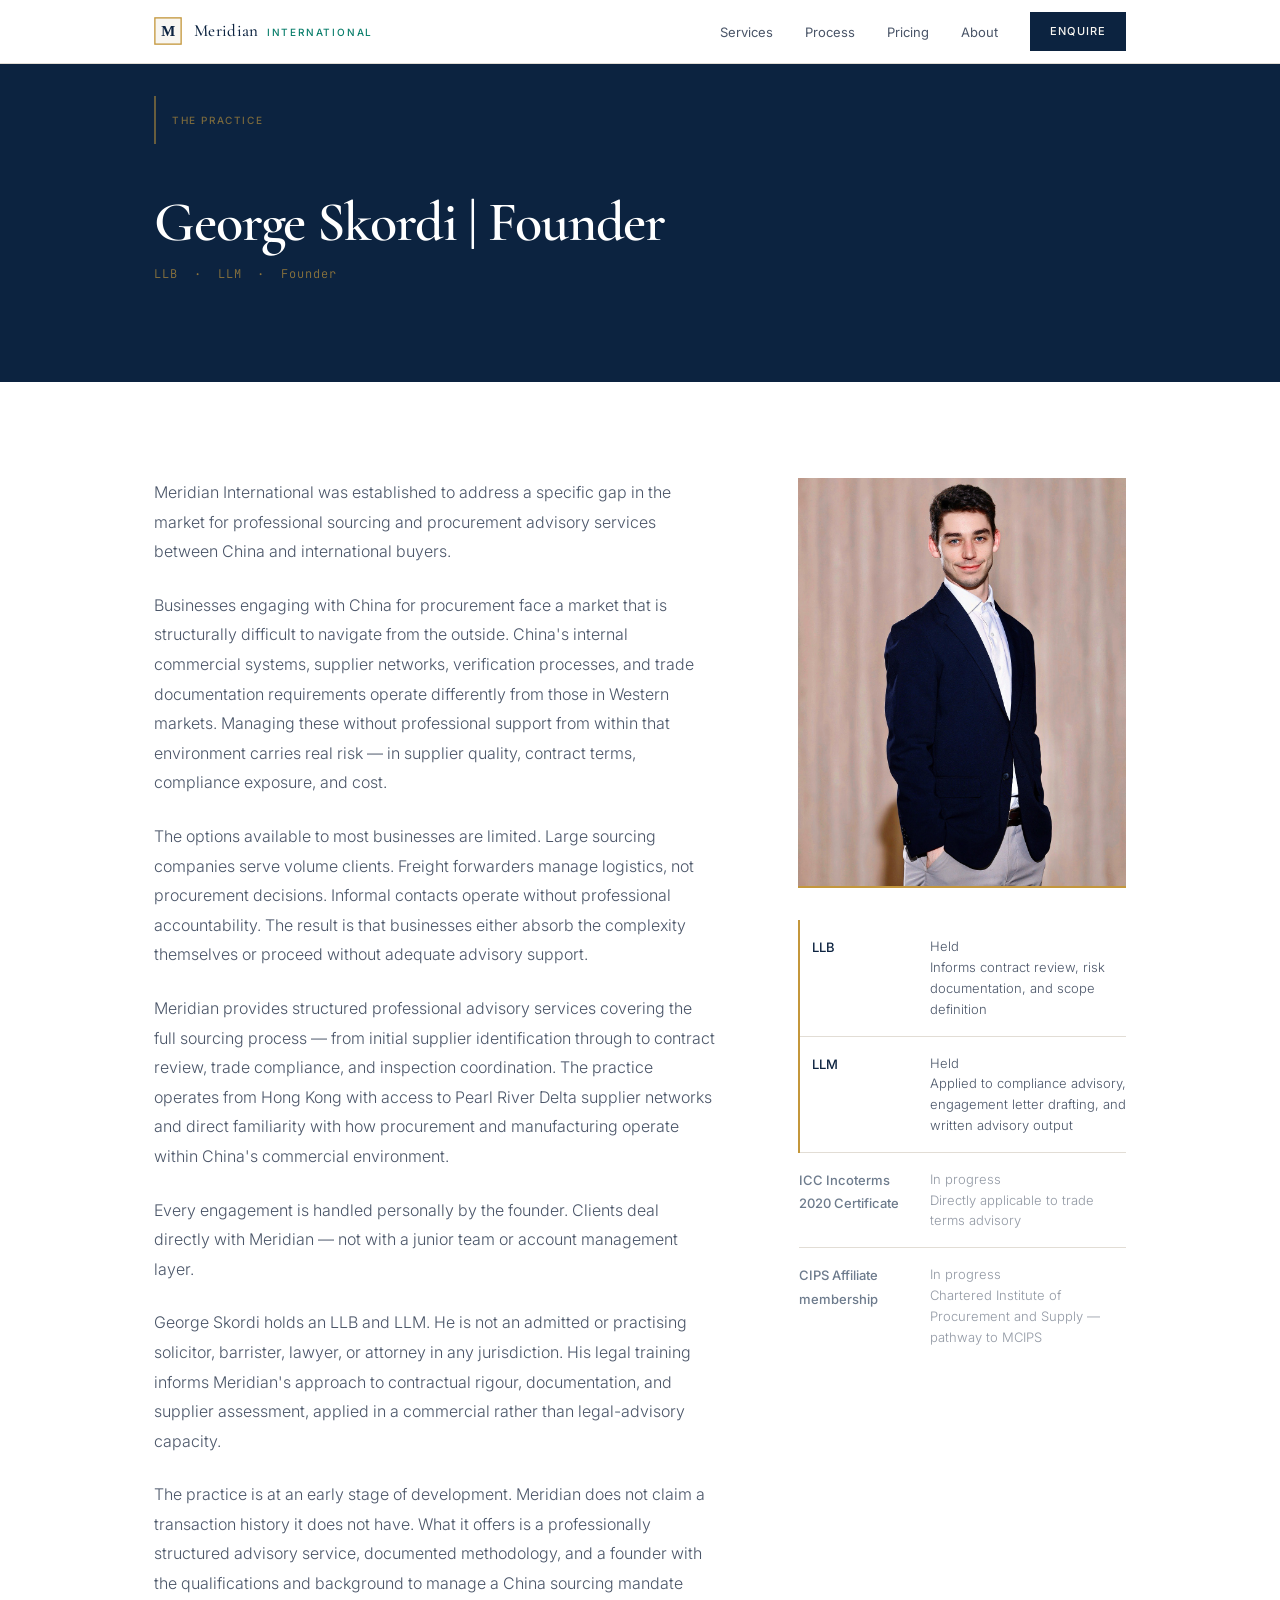
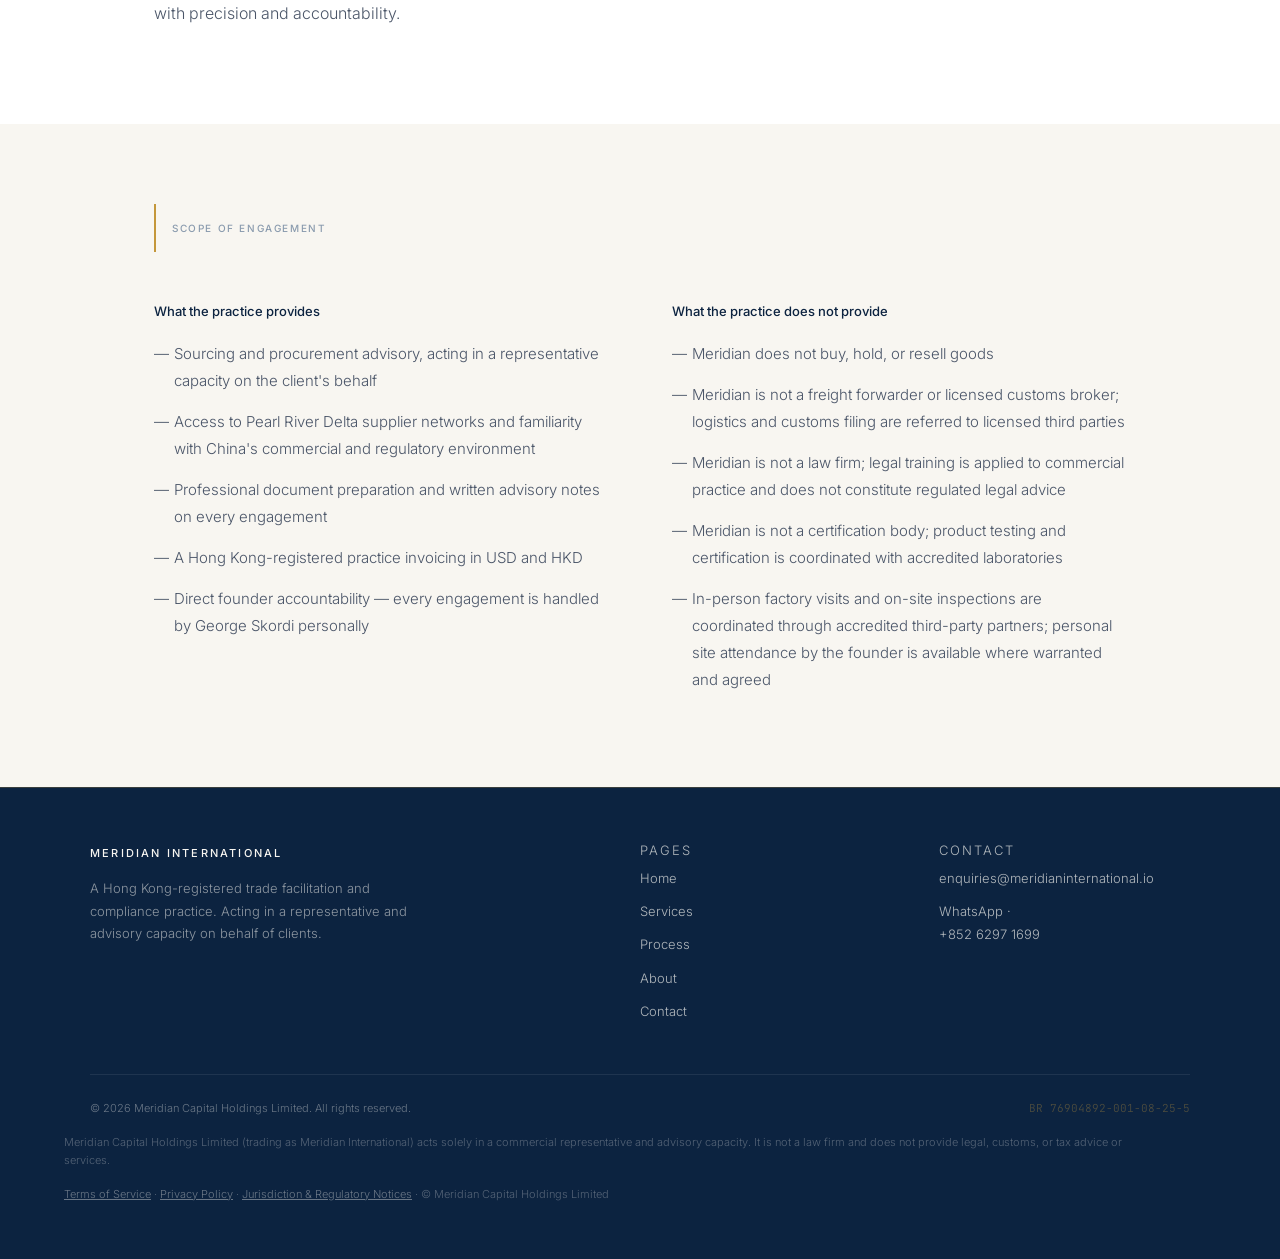
==== about.html @ 704b1679 "Homepage lever-A alignment: trade facilitation & compliance positioning Repositions the homepage fro" ====
<!DOCTYPE html>
<html lang="en">
<head>
  <meta charset="UTF-8" />
  <meta name="viewport" content="width=device-width, initial-scale=1.0" />
  <title>George Skordi, Founder | Meridian International</title>
  <link rel="icon" type="image/svg+xml" href="/favicon.svg">
  <meta name="description" content="Meridian International is led by George Skordi (LLB, LLM), a legally trained founder providing structured sourcing and trade facilitation services from Hong Kong with Pearl River Delta access." />
  <link rel="preconnect" href="https://fonts.googleapis.com" />
  <link rel="preconnect" href="https://fonts.gstatic.com" crossorigin />
  <link href="https://fonts.googleapis.com/css2?family=Cormorant+Garamond:ital,wght@0,400;0,600;1,400;1,600&family=Inter:wght@300;400;500&family=JetBrains+Mono:wght@400&display=swap" rel="stylesheet" />
  <link rel="stylesheet" href="assets/style.css" />
</head>
<body>

  <nav class="site-nav">
    <div class="site-nav-inner">
      <a href="index.html" class="brand"><img src="assets/logo.svg" alt="" class="logo-icon"><span class="brand-text"><span class="brand-primary">Meridian</span><span class="brand-secondary">International</span></span></a>
      <button class="nav-toggle" id="navToggle" aria-label="Toggle menu" aria-expanded="false">
        <span></span><span></span><span></span>
      </button>
      <ul class="nav-links" id="navLinks">
        <li><a href="services.html">Services</a></li>
        <li><a href="process.html">Process</a></li>
        <li><a href="pricing.html">Pricing</a></li>
        <li><a href="about.html">About</a></li>
        <li><a href="contact.html#enquiry-form" class="nav-cta">Enquire</a></li>
      </ul>
    </div>
  </nav>

  <section class="page-hero-dark">
    <div class="container">
      <div class="section-head">
        <div class="rule"></div>
        <p class="label">THE PRACTICE</p>
      </div>
      <h1>George Skordi | Founder</h1>
      <p class="credential-line">LLB &nbsp;·&nbsp; LLM &nbsp;·&nbsp; Founder</p>
    </div>
  </section>

  <section class="about-body">
    <div class="container about-grid">
      <div class="about-copy">
        <p class="reveal">Meridian International was established to address a specific gap in the market for professional sourcing and procurement advisory services between China and international buyers.</p>
        <p class="reveal">Businesses engaging with China for procurement face a market that is structurally difficult to navigate from the outside. China's internal commercial systems, supplier networks, verification processes, and trade documentation requirements operate differently from those in Western markets. Managing these without professional support from within that environment carries real risk — in supplier quality, contract terms, compliance exposure, and cost.</p>
        <p class="reveal">The options available to most businesses are limited. Large sourcing companies serve volume clients. Freight forwarders manage logistics, not procurement decisions. Informal contacts operate without professional accountability. The result is that businesses either absorb the complexity themselves or proceed without adequate advisory support.</p>
        <p class="reveal">Meridian provides structured professional advisory services covering the full sourcing process — from initial supplier identification through to contract review, trade compliance, and inspection coordination. The practice operates from Hong Kong with access to Pearl River Delta supplier networks and direct familiarity with how procurement and manufacturing operate within China's commercial environment.</p>
        <p class="reveal">Every engagement is handled personally by the founder. Clients deal directly with Meridian — not with a junior team or account management layer.</p>
        <p class="reveal">George Skordi holds an LLB and LLM. He is not an admitted or practising solicitor, barrister, lawyer, or attorney in any jurisdiction. His legal training informs Meridian's approach to contractual rigour, documentation, and supplier assessment, applied in a commercial rather than legal-advisory capacity.</p>
        <p class="reveal">The practice is at an early stage of development. Meridian does not claim a transaction history it does not have. What it offers is a professionally structured advisory service, documented methodology, and a founder with the qualifications and background to manage a China sourcing mandate with precision and accountability.</p>
      </div>

      <div class="reveal">
        <img src="george.jpg" alt="George Skordi, Founder" class="about-photo">
        <table class="cred-table">
          <tbody>
            <tr class="held">
              <td>LLB</td>
              <td>Held<br>Informs contract review, risk documentation, and scope definition</td>
            </tr>
            <tr class="held">
              <td>LLM</td>
              <td>Held<br>Applied to compliance advisory, engagement letter drafting, and written advisory output</td>
            </tr>
            <tr class="progress">
              <td>ICC Incoterms 2020 Certificate</td>
              <td>In progress<br>Directly applicable to trade terms advisory</td>
            </tr>
            <tr class="progress">
              <td>CIPS Affiliate membership</td>
              <td>In progress<br>Chartered Institute of Procurement and Supply — pathway to MCIPS</td>
            </tr>
          </tbody>
        </table>
      </div>
    </div>
  </section>

  <section class="scope-section">
    <div class="container">
      <div class="section-head reveal">
        <div class="rule"></div>
        <p class="label">SCOPE OF ENGAGEMENT</p>
      </div>
      <div class="scope-grid">
        <div class="scope-col reveal">
          <h4>What the practice provides</h4>
          <ul>
            <li>Sourcing and procurement advisory, acting in a representative capacity on the client's behalf</li>
            <li>Access to Pearl River Delta supplier networks and familiarity with China's commercial and regulatory environment</li>
            <li>Professional document preparation and written advisory notes on every engagement</li>
            <li>A Hong Kong-registered practice invoicing in USD and HKD</li>
            <li>Direct founder accountability — every engagement is handled by George Skordi personally</li>
          </ul>
        </div>
        <div class="scope-col reveal">
          <h4>What the practice does not provide</h4>
          <ul>
            <li>Meridian does not buy, hold, or resell goods</li>
            <li>Meridian is not a freight forwarder or licensed customs broker; logistics and customs filing are referred to licensed third parties</li>
            <li>Meridian is not a law firm; legal training is applied to commercial practice and does not constitute regulated legal advice</li>
            <li>Meridian is not a certification body; product testing and certification is coordinated with accredited laboratories</li>
            <li>In-person factory visits and on-site inspections are coordinated through accredited third-party partners; personal site attendance by the founder is available where warranted and agreed</li>
          </ul>
        </div>
      </div>
    </div>
  </section>

  <footer class="site-footer">
    <div class="footer-grid">
      <div>
        <p class="footer-brand-name">Meridian International</p>
        <p class="footer-brand-desc">A Hong Kong-registered trade facilitation and compliance practice. Acting in a representative and advisory capacity on behalf of clients.</p>
      </div>
      <div class="footer-col">
        <p class="label footer-col-label">Pages</p>
        <a href="index.html">Home</a>
        <a href="services.html">Services</a>
        <a href="process.html">Process</a>
        <a href="about.html">About</a>
        <a href="contact.html">Contact</a>
      </div>
      <div class="footer-col">
        <p class="label footer-col-label">Contact</p>
        <p><a href="mailto:enquiries@meridianinternational.io" style="color:inherit;text-decoration:none;">enquiries@meridianinternational.io</a></p>
        <p>WhatsApp · <a href="https://wa.me/85262971699" target="_blank" rel="noopener" style="color:inherit;text-decoration:none;">+852 6297 1699</a></p>
      </div>
    </div>
    <div class="footer-bottom">
      <p class="copyright">© 2026 Meridian Capital Holdings Limited. All rights reserved.</p>
      <p class="br-number">BR 76904892-001-08-25-5</p>
    </div>
    <p class="footer-legal-line">Meridian Capital Holdings Limited (trading as Meridian International) acts solely in a commercial representative and advisory capacity. It is not a law firm and does not provide legal, customs, or tax advice or services.</p>
    <p class="footer-legal-line"><a href="terms.html">Terms of Service</a> · <a href="privacy.html">Privacy Policy</a> · <a href="jurisdiction.html">Jurisdiction &amp; Regulatory Notices</a> · © Meridian Capital Holdings Limited</p>
  </footer>

  <script src="assets/main.js"></script>
</body>
</html>
---- assets/style.css ----
/* ============================================
   MERIDIAN INTERNATIONAL — Design System v1
   Cormorant Garamond (display) · Inter (body) · JetBrains Mono (mono)
   ============================================ */

*, *::before, *::after { margin: 0; padding: 0; box-sizing: border-box; }

:root {
  --ink:        #0C2340;
  --ink-mid:    #1B3A5C;
  --rule:       #C4973B;
  --teal:       #0A7E6B;
  --slate:      #4A5568;
  --stone:      #8A9BAE;
  --parchment:  #F8F6F1;
  --paper:      #FFFFFF;
  --border:     #E2DDD5;

  --font-display: 'Cormorant Garamond', Georgia, serif;
  --font-body:    'Inter', system-ui, sans-serif;
  --font-mono:    'JetBrains Mono', 'Courier New', monospace;

  --container: 1100px;
}

html { scroll-behavior: smooth; }

body {
  font-family: var(--font-body);
  font-weight: 300;
  font-size: 16px;
  line-height: 1.8;
  color: var(--slate);
  background: var(--paper);
  -webkit-font-smoothing: antialiased;
}

a { color: inherit; }
ul { list-style: none; }
img { max-width: 100%; display: block; }

/* ── TYPOGRAPHY ── */
h1 {
  font-family: var(--font-display);
  font-weight: 600;
  font-size: clamp(2.2rem, 5vw, 56px);
  line-height: 1.08;
  letter-spacing: -0.02em;
  color: var(--ink);
}
h2 {
  font-family: var(--font-display);
  font-weight: 600;
  font-size: clamp(1.7rem, 4vw, 36px);
  line-height: 1.15;
  letter-spacing: -0.01em;
  color: var(--ink);
}
h3 {
  font-family: var(--font-body);
  font-weight: 500;
  font-size: 15px;
  line-height: 1.4;
  color: var(--ink);
}
p { color: var(--slate); }

.label {
  font-family: var(--font-body);
  font-weight: 500;
  font-size: 10px;
  line-height: 1;
  letter-spacing: 0.16em;
  text-transform: uppercase;
  color: var(--stone);
  display: block;
}
.mono {
  font-family: var(--font-mono);
  font-size: 11px;
  line-height: 1.4;
  letter-spacing: 0.04em;
  color: var(--ink-mid);
}

/* ── LAYOUT ── */
.container {
  max-width: var(--container);
  margin: 0 auto;
  padding: 0 64px;
}
.section { padding: 96px 64px; }

/* ── SECTION HEAD (signature element) ── */
.section-head {
  display: flex;
  align-items: center;
  gap: 16px;
  margin-bottom: 48px;
}
.section-head .rule {
  width: 2px;
  height: 48px;
  background: var(--rule);
  flex-shrink: 0;
}
.section-head .label { margin: 0; }

/* ── NAVIGATION ── */
.site-nav {
  position: fixed;
  top: 0; left: 0; right: 0;
  z-index: 100;
  height: 64px;
  background: var(--paper);
  border-bottom: 1px solid var(--border);
  display: flex;
  align-items: center;
}
.site-nav-inner {
  max-width: var(--container);
  margin: 0 auto;
  width: 100%;
  padding: 0 64px;
  display: flex;
  align-items: center;
  justify-content: space-between;
}
.brand {
  display: flex;
  align-items: center;
  gap: 12px;
  text-decoration: none;
}
.brand-text {
  display: flex;
  align-items: baseline;
  gap: 8px;
}
.brand-primary {
  font-family: var(--font-display);
  font-weight: 500;
  font-size: 17px;
  letter-spacing: 0.02em;
  color: var(--ink);
}
.brand-secondary {
  font-family: var(--font-body);
  font-weight: 500;
  font-size: 10px;
  letter-spacing: 0.18em;
  text-transform: uppercase;
  color: var(--teal);
}
.logo-icon {
  width: 28px;
  height: 28px;
  display: block;
  flex-shrink: 0;
}
.nav-links {
  display: flex;
  align-items: center;
  gap: 32px;
}
.nav-links a {
  font-family: var(--font-body);
  font-weight: 400;
  font-size: 13px;
  color: var(--slate);
  text-decoration: none;
  transition: color 200ms ease;
}
.nav-links a:hover { color: var(--teal); }
.nav-cta {
  background: var(--ink);
  color: var(--parchment) !important;
  font-weight: 500 !important;
  font-size: 11px !important;
  text-transform: uppercase;
  letter-spacing: 0.1em;
  padding: 10px 20px;
  transition: background 200ms ease;
  display: inline-block;
}
.nav-cta:hover { background: var(--ink-mid); }

.nav-toggle {
  display: none;
  flex-direction: column;
  gap: 5px;
  background: none;
  border: none;
  cursor: pointer;
  padding: 4px;
  z-index: 101;
}
.nav-toggle span {
  display: block;
  width: 22px;
  height: 1px;
  background: var(--ink);
  transition: all 200ms ease;
}
.nav-toggle.open span:nth-child(1) { transform: translateY(6px) rotate(45deg); }
.nav-toggle.open span:nth-child(2) { opacity: 0; }
.nav-toggle.open span:nth-child(3) { transform: translateY(-6px) rotate(-45deg); }

/* ── PAGE BODY OFFSET (fixed nav) ── */
.page-body { padding-top: 64px; }

/* ── FOOTER ── */
.site-footer {
  background: var(--ink);
  border-top: 1px solid rgba(196,151,59,0.25);
  padding: 56px 64px;
}
.footer-grid {
  max-width: var(--container);
  margin: 0 auto;
  display: grid;
  grid-template-columns: 2fr 1fr 1fr;
  gap: 48px;
}
.footer-brand-name {
  display: flex;
  align-items: center;
  gap: 10px;
  font-family: var(--font-body);
  font-weight: 500;
  font-size: 11px;
  letter-spacing: 0.2em;
  text-transform: uppercase;
  color: var(--parchment);
  margin-bottom: 14px;
}
.footer-brand-desc {
  font-family: var(--font-body);
  font-weight: 300;
  font-size: 13px;
  color: rgba(248,246,241,0.55);
  line-height: 1.7;
  max-width: 320px;
}
.footer-col-label { margin-bottom: 18px; }
.footer-col a {
  display: block;
  font-family: var(--font-body);
  font-weight: 300;
  font-size: 13px;
  color: rgba(248,246,241,0.7);
  text-decoration: none;
  margin-bottom: 10px;
  transition: color 200ms ease;
}
.footer-col a:hover { color: var(--paper); }
.footer-col p {
  font-family: var(--font-body);
  font-weight: 300;
  font-size: 13px;
  color: rgba(248,246,241,0.7);
  margin-bottom: 10px;
}

.footer-bottom {
  max-width: var(--container);
  margin: 40px auto 0;
  border-top: 1px solid rgba(255,255,255,0.08);
  padding-top: 24px;
  display: flex;
  justify-content: space-between;
  flex-wrap: wrap;
  gap: 12px;
}
.footer-bottom .copyright {
  font-family: var(--font-body);
  font-weight: 300;
  font-size: 11px;
  color: rgba(248,246,241,0.4);
}
.footer-bottom .br-number {
  font-family: var(--font-mono);
  font-size: 11px;
  color: rgba(196,151,59,0.35);
}
.footer-legal-line {
  max-width: var(--container);
  margin: 16px 0 0;
  font-family: var(--font-body);
  font-weight: 300;
  font-size: 11px;
  color: rgba(248,246,241,0.3);
  line-height: 1.6;
}
.footer-legal-line a {
  color: rgba(248,246,241,0.4);
  text-decoration: underline;
}

/* ── MOBILE NAV OVERLAY ── */
@media (max-width: 768px) {
  .nav-toggle { display: flex; }
  .site-nav-inner { padding: 0 24px; }
  .nav-links {
    position: fixed;
    inset: 64px 0 0 0;
    background: var(--ink);
    flex-direction: column;
    justify-content: center;
    align-items: center;
    gap: 32px;
    display: none;
  }
  .nav-links.open { display: flex; }
  .nav-links a {
    font-family: var(--font-display);
    font-weight: 600;
    font-size: 32px;
    color: var(--parchment);
  }
  .nav-links a:hover { color: var(--rule); }
  .nav-cta { margin-top: 8px; }
}

/* ============================================
   PAGE: index.html
   ============================================ */
.hero {
  min-height: 100vh;
  display: flex;
  flex-direction: column;
  justify-content: center;
  align-items: flex-start;
  background: var(--paper);
  position: relative;
  padding: 96px 64px 64px;
  overflow: hidden;
}
.hero::before {
  content: '';
  position: absolute;
  inset: 0;
  background-image: repeating-linear-gradient(
    to bottom,
    rgba(12,35,64,0.018),
    rgba(12,35,64,0.018) 1px,
    transparent 1px,
    transparent 36px
  );
  pointer-events: none;
}
.hero-inner {
  position: relative;
  z-index: 1;
  max-width: 700px;
}
.hero-inner h1 { white-space: normal; font-size: clamp(2.6rem, 7vw, 72px); }
.hero-inner h1 br { content: ''; }
.hero-rule {
  width: 48px;
  height: 1px;
  background: var(--rule);
  margin: 28px 0;
}
.hero-sub {
  font-family: var(--font-body);
  font-weight: 300;
  font-size: 17px;
  color: var(--slate);
  line-height: 1.8;
  max-width: 540px;
  margin-bottom: 40px;
}
.hero-cta {
  font-family: var(--font-body);
  font-weight: 500;
  font-size: 11px;
  letter-spacing: 0.12em;
  text-transform: uppercase;
  color: var(--teal);
  text-decoration: none;
  border-bottom: 1px solid rgba(10,126,107,0.25);
  padding-bottom: 3px;
  display: inline-block;
  transition: border-color 200ms ease;
}
.hero-cta:hover { border-color: rgba(10,126,107,0.7); }
.hero-cta .arrow { color: var(--rule); }

/* CREDENTIAL STRIP */
.cred-strip {
  display: flex;
  flex-wrap: wrap;
  width: 100%;
  border-top: 1px solid var(--border);
  border-bottom: 1px solid var(--border);
  background: var(--parchment);
}
.cred-item {
  flex: 1 1 auto;
  min-width: 160px;
  padding: 20px 32px;
  border-right: 1px solid var(--border);
}
.cred-item:last-child { border-right: none; }
.cred-label {
  font-family: var(--font-mono);
  font-size: 9px;
  text-transform: uppercase;
  letter-spacing: 0.12em;
  color: var(--stone);
  display: block;
  margin-bottom: 5px;
}
.cred-value {
  font-family: var(--font-mono);
  font-size: 12px;
  font-weight: 400;
  color: var(--ink-mid);
}

/* VALUE PROPOSITION */
.value-section { background: var(--parchment); padding: 72px 64px; }
.value-grid {
  display: grid;
  grid-template-columns: repeat(3, 1fr);
  gap: 48px;
}
.value-col:not(:first-child) {
  border-left: 1px solid var(--border);
  padding-left: 24px;
}
.value-title {
  font-family: var(--font-body);
  font-weight: 500;
  font-size: 14px;
  color: var(--ink);
  margin-bottom: 12px;
}
.value-body {
  font-family: var(--font-display);
  font-style: italic;
  font-weight: 400;
  font-size: 18px;
  color: var(--slate);
  line-height: 1.7;
}

/* SERVICES DEFINITION LIST */
.services-list-section { background: var(--paper); padding: 96px 64px; }
.service-row {
  display: grid;
  grid-template-columns: 48px 1fr;
  border-top: 1px solid var(--border);
  border-left: 2px solid transparent;
  padding: 28px 0;
  transition: padding-left 200ms ease, background 200ms ease, border-left-color 200ms ease;
}
.service-row:last-child { border-bottom: 1px solid var(--border); }
.service-row:hover {
  padding-left: 16px;
  border-left-color: var(--rule);
  background: var(--parchment);
}
.service-num {
  font-family: var(--font-display);
  font-weight: 400;
  font-size: 14px;
  color: var(--rule);
  opacity: 0.6;
}
.service-title {
  font-family: var(--font-body);
  font-weight: 500;
  font-size: 16px;
  color: var(--ink);
  margin-bottom: 6px;
}
.service-body {
  font-family: var(--font-body);
  font-weight: 300;
  font-size: 15px;
  color: var(--slate);
  line-height: 1.7;
}

/* CTA BAND */
.cta-band {
  background: var(--ink);
  padding: 64px;
  display: flex;
  justify-content: space-between;
  align-items: center;
  flex-wrap: wrap;
  gap: 32px;
}
.cta-band .cta-label {
  font-family: var(--font-body);
  font-weight: 500;
  font-size: 10px;
  text-transform: uppercase;
  letter-spacing: 0.1em;
  color: rgba(196,151,59,0.6);
  margin-bottom: 12px;
}
.cta-band .cta-email {
  font-family: var(--font-display);
  font-weight: 600;
  font-size: 28px;
  color: rgba(248,246,241,0.9);
  text-decoration: none;
}
.btn-outline-gold {
  border: 1px solid rgba(196,151,59,0.35);
  background: transparent;
  color: rgba(248,246,241,0.85);
  font-family: var(--font-body);
  font-weight: 500;
  font-size: 11px;
  text-transform: uppercase;
  letter-spacing: 0.1em;
  padding: 14px 28px;
  text-decoration: none;
  display: inline-block;
  transition: border-color 200ms ease;
}
.btn-outline-gold:hover { border-color: rgba(196,151,59,0.7); }

/* ============================================
   PAGE HERO (dark) — about.html / contact.html
   ============================================ */
.page-hero-dark { background: var(--ink); padding: 96px 64px; }
.page-hero-dark .section-head .rule { background: rgba(196,151,59,0.5); }
.page-hero-dark .section-head .label { color: rgba(196,151,59,0.6); }
.page-hero-dark h1 { color: var(--paper); }
.credential-line {
  font-family: var(--font-mono);
  font-size: 12px;
  color: rgba(196,151,59,0.7);
  letter-spacing: 0.08em;
  margin-top: 12px;
}

/* PAGE HERO (light) — services.html / pricing.html / process.html */
.page-hero-light { background: var(--parchment); padding: 80px 64px; }
.page-hero-light .intro {
  font-family: var(--font-body);
  font-weight: 300;
  font-size: 17px;
  color: var(--slate);
  max-width: 580px;
  line-height: 1.8;
  margin-top: 20px;
}
.page-hero-light .intro + .intro { margin-top: 16px; }
.services-hero .intro { max-width: 560px; }

/* ============================================
   PAGE: about.html
   ============================================ */
.about-body { background: var(--paper); padding: 96px 64px; }
.about-grid {
  display: grid;
  grid-template-columns: 58% 1fr;
  gap: 80px;
}
.about-copy p {
  font-family: var(--font-body);
  font-weight: 300;
  font-size: 16px;
  color: var(--slate);
  line-height: 1.85;
  margin-bottom: 24px;
}
.about-copy p:last-child { margin-bottom: 0; }

.about-photo {
  width: 100%;
  aspect-ratio: 4 / 5;
  object-fit: cover;
  display: block;
  margin-bottom: 32px;
  border-bottom: 2px solid var(--rule);
}
.cred-table { width: 100%; border-collapse: collapse; }
.cred-table tr { border-bottom: 1px solid var(--border); }
.cred-table tr:last-child { border-bottom: none; }
.cred-table td { padding: 16px 0; vertical-align: top; }
.cred-table td:first-child {
  font-family: var(--font-body);
  font-weight: 500;
  font-size: 13px;
  color: var(--ink);
  padding-right: 16px;
  width: 40%;
}
.cred-table td:last-child {
  font-family: var(--font-body);
  font-weight: 300;
  font-size: 13px;
  color: var(--slate);
  line-height: 1.6;
}
.cred-table tr.held td:first-child {
  border-left: 2px solid var(--rule);
  padding-left: 12px;
}
.cred-table tr.pending,
.cred-table tr.progress { opacity: 0.6; }
.cred-status {
  display: block;
  font-family: var(--font-mono);
  font-size: 10px;
  text-transform: uppercase;
  color: var(--stone);
  margin-top: 4px;
}

/* SCOPE SECTION */
.scope-section { background: var(--parchment); padding: 80px 64px; }
.scope-grid {
  display: grid;
  grid-template-columns: 1fr 1fr;
  gap: 64px;
}
.scope-col h4 {
  font-family: var(--font-body);
  font-weight: 500;
  font-size: 13px;
  color: var(--ink);
  margin-bottom: 16px;
}
.scope-col li {
  font-family: var(--font-body);
  font-weight: 300;
  font-size: 15px;
  color: var(--slate);
  line-height: 1.8;
  margin-bottom: 14px;
  padding-left: 20px;
  position: relative;
}
.scope-col li::before {
  content: '\2014';
  position: absolute;
  left: 0;
  color: var(--slate);
}

/* ============================================
   PAGE: services.html
   ============================================ */
.service-detail { padding: 80px 64px; }
.bg-paper { background: var(--paper); }
.bg-parchment { background: var(--parchment); }
.service-id {
  font-family: var(--font-mono);
  font-size: 10px;
  color: var(--stone);
  text-transform: uppercase;
  letter-spacing: 0.05em;
  margin-bottom: 20px;
}
.service-detail h2 { font-size: 34px; margin-bottom: 24px; }
.service-what-label {
  font-family: var(--font-body);
  font-weight: 500;
  font-size: 9px;
  color: var(--stone);
  text-transform: uppercase;
  letter-spacing: 0.08em;
  margin-bottom: 12px;
}
.service-detail .body-copy {
  font-family: var(--font-body);
  font-weight: 300;
  font-size: 16px;
  color: var(--slate);
  line-height: 1.8;
  margin-bottom: 36px;
  max-width: 760px;
}
.service-detail .body-copy p:not(:last-child) { margin-bottom: 16px; }

.deliverables {
  border-left: 2px solid var(--rule);
  padding-left: 24px;
  margin-bottom: 28px;
  max-width: 760px;
}
.deliverables .d-label {
  font-family: var(--font-body);
  font-weight: 500;
  font-size: 9px;
  color: var(--stone);
  text-transform: uppercase;
  letter-spacing: 0.08em;
  margin-bottom: 12px;
}
.deliverables li {
  font-family: var(--font-body);
  font-weight: 300;
  font-size: 15px;
  color: var(--slate);
  line-height: 1.7;
  margin-bottom: 12px;
  padding-left: 18px;
  position: relative;
}
.deliverables li::before {
  content: '\2014';
  position: absolute;
  left: 0;
}
.deliverables li strong { font-weight: 500; color: var(--ink); }

.scope-callout, .ip-callout {
  padding: 20px 24px;
  margin-bottom: 16px;
  max-width: 760px;
}
.scope-callout {
  background: rgba(196,151,59,0.05);
  border-left: 2px solid rgba(196,151,59,0.4);
}
.ip-callout {
  background: rgba(10,126,107,0.04);
  border-left: 2px solid rgba(10,126,107,0.4);
  margin-bottom: 0;
}
.scope-callout .c-label {
  font-family: var(--font-body);
  font-weight: 500;
  font-size: 9px;
  color: rgba(196,151,59,0.7);
  text-transform: uppercase;
  letter-spacing: 0.06em;
  margin-bottom: 8px;
}
.ip-callout .c-label {
  font-family: var(--font-body);
  font-weight: 500;
  font-size: 9px;
  color: rgba(10,126,107,0.6);
  text-transform: uppercase;
  letter-spacing: 0.06em;
  margin-bottom: 8px;
}
.scope-callout p, .ip-callout p {
  font-family: var(--font-body);
  font-weight: 300;
  font-size: 14px;
  color: var(--slate);
  font-style: italic;
}

.services-footer-band {
  background: var(--paper);
  padding: 64px;
  display: flex;
  gap: 48px;
  flex-wrap: wrap;
  border-top: 1px solid var(--border);
}
.text-link-teal {
  font-family: var(--font-body);
  font-weight: 500;
  font-size: 12px;
  text-transform: uppercase;
  letter-spacing: 0.04em;
  color: var(--teal);
  text-decoration: none;
  border-bottom: 1px solid rgba(10,126,107,0.25);
  padding-bottom: 3px;
  transition: border-color 200ms ease;
}
.text-link-teal:hover { border-color: rgba(10,126,107,0.7); }

/* ============================================
   PAGE: pricing.html
   ============================================ */
.fee-section { padding: 0 64px 96px; max-width: var(--container); margin: 0 auto; }
.fee-basis-block { margin-bottom: 56px; max-width: 720px; }
.fee-basis-block:last-child { margin-bottom: 0; }
.fee-basis-block p {
  font-family: var(--font-body);
  font-weight: 300;
  font-size: 15px;
  color: var(--slate);
  line-height: 1.8;
}
.currency-note {
  font-family: var(--font-body);
  font-weight: 300;
  font-size: 13px;
  color: var(--stone);
  max-width: 640px;
}

.fee-table { width: 100%; border-collapse: collapse; margin-top: 24px; }
.fee-table th {
  font-family: var(--font-body);
  font-weight: 500;
  font-size: 10px;
  text-transform: uppercase;
  letter-spacing: 0.1em;
  color: var(--stone);
  text-align: left;
  padding: 0 0 12px;
  border-bottom: 1px solid var(--border);
}
.fee-table td {
  padding: 14px 0;
  border-bottom: 1px solid var(--border);
  vertical-align: top;
}
.fee-table tr:last-child td { border-bottom: none; }
.fee-table td:first-child { font-family: var(--font-body); font-weight: 400; font-size: 14px; color: var(--ink); width: 40%; }
.fee-table td.fee-amount { font-family: var(--font-mono); font-size: 13px; color: var(--ink); white-space: nowrap; }
.fee-table td.fee-basis { font-family: var(--font-body); font-weight: 300; font-size: 13px; color: var(--slate); }
@media (max-width: 640px) {
  .fee-table { font-size: 12px; }
  .fee-table td { padding: 10px 0; }
}

.illustrative-badge {
  font-family: var(--font-body);
  font-weight: 500;
  font-size: 10px;
  text-transform: uppercase;
  letter-spacing: 0.1em;
  color: rgba(196,151,59,0.7);
  margin-bottom: 12px;
}

.invoice { max-width: 760px; border: 1px solid var(--border); margin: 8px 0 32px; }
.invoice-header {
  background: var(--ink);
  padding: 32px 40px;
  display: flex;
  justify-content: space-between;
  align-items: flex-start;
  flex-wrap: wrap;
  gap: 16px;
}
.invoice-header .brand-mark {
  font-family: var(--font-body);
  font-weight: 500;
  font-size: 11px;
  letter-spacing: 0.12em;
  text-transform: uppercase;
  color: var(--parchment);
}
.invoice-header .entity-mono {
  font-family: var(--font-mono);
  font-size: 10px;
  color: rgba(248,246,241,0.4);
  margin-top: 4px;
}
.invoice-header .inv-meta { text-align: right; }
.invoice-header .inv-label {
  font-family: var(--font-body);
  font-weight: 500;
  font-size: 10px;
  text-transform: uppercase;
  letter-spacing: 0.06em;
  color: rgba(196,151,59,0.7);
  margin-bottom: 4px;
}
.invoice-header .inv-number {
  font-family: var(--font-mono);
  font-size: 13px;
  color: var(--parchment);
}

.invoice-meta {
  background: var(--parchment);
  padding: 20px 40px;
  display: grid;
  grid-template-columns: repeat(3, 1fr);
  gap: 16px;
  border-bottom: 1px solid var(--border);
}
.invoice-meta .m-label {
  font-family: var(--font-mono);
  font-size: 9px;
  text-transform: uppercase;
  letter-spacing: 0.04em;
  color: var(--stone);
  margin-bottom: 4px;
}
.invoice-meta .m-value {
  font-family: var(--font-body);
  font-weight: 500;
  font-size: 12px;
  color: var(--ink);
}

.invoice-parties {
  padding: 28px 40px;
  display: grid;
  grid-template-columns: 1fr 1fr;
  gap: 40px;
  border-bottom: 1px solid var(--border);
}
.invoice-parties .p-label {
  font-family: var(--font-mono);
  font-size: 9px;
  text-transform: uppercase;
  letter-spacing: 0.04em;
  color: var(--stone);
  margin-bottom: 8px;
}
.invoice-parties .p-name {
  font-family: var(--font-body);
  font-weight: 500;
  font-size: 13px;
  color: var(--ink);
  margin-bottom: 6px;
}
.invoice-parties .p-detail {
  font-family: var(--font-mono);
  font-size: 10px;
  color: var(--slate);
  line-height: 1.8;
}

.invoice-lines { padding: 0 40px; }
.line-head {
  display: grid;
  grid-template-columns: 1fr 80px 120px;
  border-bottom: 1px solid var(--ink);
  padding: 12px 0;
}
.line-head span {
  font-family: var(--font-body);
  font-weight: 500;
  font-size: 9px;
  text-transform: uppercase;
  letter-spacing: 0.04em;
  color: var(--stone);
}
.line-head span:nth-child(2) { text-align: right; }
.line-head span:nth-child(3) { text-align: right; }
.invoice-line {
  display: grid;
  grid-template-columns: 1fr 80px 120px;
  border-bottom: 1px solid var(--border);
  padding: 18px 0;
  align-items: start;
}
.invoice-line .li-title {
  font-family: var(--font-body);
  font-weight: 500;
  font-size: 13px;
  color: var(--ink);
  margin-bottom: 6px;
}
.invoice-line .li-desc {
  font-family: var(--font-body);
  font-weight: 300;
  font-size: 11px;
  color: var(--slate);
  line-height: 1.6;
}
.invoice-line .li-qty {
  font-family: var(--font-mono);
  font-size: 12px;
  color: var(--slate);
  text-align: right;
}
.invoice-line .li-amount {
  font-family: var(--font-mono);
  font-size: 12px;
  color: var(--ink);
  text-align: right;
}
.invoice-line.credit .li-amount { color: var(--teal); }

.invoice-totals {
  padding: 20px 40px 28px;
  display: flex;
  flex-direction: column;
  align-items: flex-end;
}
.invoice-totals .t-row {
  display: flex;
  gap: 24px;
  justify-content: space-between;
  width: 220px;
  font-family: var(--font-mono);
  font-size: 12px;
  color: var(--slate);
  margin-bottom: 8px;
}
.invoice-totals .t-row.credit { color: var(--teal); }
.invoice-totals .t-divider {
  width: 220px;
  border-top: 1px solid var(--ink);
  margin: 8px 0;
}
.invoice-totals .t-total {
  display: flex;
  justify-content: space-between;
  width: 220px;
  font-family: var(--font-body);
  font-weight: 500;
  font-size: 13px;
  color: var(--ink);
}
.invoice-totals .t-hkd {
  font-family: var(--font-mono);
  font-size: 10px;
  color: var(--stone);
  margin-top: 6px;
  text-align: right;
}

.invoice-notes {
  background: var(--parchment);
  border-top: 1px solid var(--border);
  padding: 20px 40px;
}
.invoice-notes .n-label {
  font-family: var(--font-body);
  font-weight: 500;
  font-size: 9px;
  text-transform: uppercase;
  letter-spacing: 0.06em;
  color: var(--stone);
  margin-bottom: 8px;
}
.invoice-notes p {
  font-family: var(--font-body);
  font-weight: 300;
  font-size: 11px;
  color: var(--slate);
  line-height: 1.7;
}

.invoice-footer {
  background: var(--ink);
  padding: 16px 40px;
  display: flex;
  justify-content: space-between;
  flex-wrap: wrap;
  gap: 8px;
}
.invoice-footer span { font-family: var(--font-mono); font-size: 9px; }
.invoice-footer .if-left { color: rgba(248,246,241,0.35); }
.invoice-footer .if-right { color: rgba(196,151,59,0.4); }

.fee-quote {
  padding: 64px;
  background: var(--parchment);
}
.fee-quote p {
  font-family: var(--font-body);
  font-weight: 300;
  font-size: 16px;
  color: var(--slate);
}
.fee-quote .fq-email {
  font-family: var(--font-display);
  font-weight: 600;
  font-size: 22px;
  color: var(--ink);
  text-decoration: none;
  display: block;
  margin: 12px 0;
}

/* ============================================
   PAGE: process.html
   ============================================ */
.timeline2 { background: var(--paper); padding: 96px 64px; }
.timeline2-inner { max-width: 760px; margin: 0 auto; }
.tl-step {
  display: grid;
  grid-template-columns: 64px 1fr;
}
.tl-step .tl-num {
  font-family: var(--font-display);
  font-style: italic;
  font-weight: 400;
  font-size: 13px;
  color: var(--rule);
  opacity: 0.6;
  padding-top: 36px;
}
.tl-step .tl-body {
  border-top: 1px solid var(--border);
  padding: 32px 0;
  transition: background 200ms ease, border-top-color 200ms ease, padding-left 200ms ease;
}
.tl-step:last-child .tl-body { border-bottom: 1px solid var(--border); }
.tl-step:hover .tl-body {
  background: var(--parchment);
  border-top-color: var(--rule);
  padding-left: 20px;
}
.tl-title {
  font-family: var(--font-body);
  font-weight: 500;
  font-size: 13px;
  color: var(--ink);
  text-transform: uppercase;
  letter-spacing: 0.08em;
  margin-bottom: 10px;
}
.tl-desc {
  font-family: var(--font-body);
  font-weight: 300;
  font-size: 16px;
  color: var(--slate);
  line-height: 1.8;
}

/* ============================================
   PAGE: contact.html
   ============================================ */
.contact-body { background: var(--paper); padding: 80px 64px; }
.contact-grid {
  display: grid;
  grid-template-columns: 1fr 1fr;
  gap: 80px;
}
.contact-copy p {
  font-family: var(--font-body);
  font-weight: 300;
  font-size: 16px;
  color: var(--slate);
  line-height: 1.85;
}
.contact-email-link {
  font-family: var(--font-display);
  font-weight: 600;
  font-size: 24px;
  color: var(--teal);
  text-decoration: none;
  display: block;
  margin: 20px 0;
}
.include-label {
  margin: 32px 0 14px;
}
.include-list li {
  font-family: var(--font-body);
  font-weight: 300;
  font-size: 15px;
  color: var(--slate);
  line-height: 1.8;
  padding-left: 20px;
  position: relative;
  margin-bottom: 10px;
}
.include-list li::before {
  content: '\2014';
  position: absolute;
  left: 0;
}

.entity-table { width: 100%; border-collapse: collapse; }
.entity-table tr { border-bottom: 1px solid var(--border); }
.entity-table tr:last-child { border-bottom: none; }
.entity-table td { padding: 12px 0; vertical-align: top; }
.entity-table td:first-child {
  font-family: var(--font-mono);
  font-size: 10px;
  text-transform: uppercase;
  letter-spacing: 0.05em;
  color: var(--stone);
  width: 40%;
  padding-right: 16px;
}
.entity-table td:last-child {
  font-family: var(--font-body);
  font-weight: 300;
  font-size: 13px;
  color: var(--slate);
}
.entity-table td a { color: var(--teal); }

/* ENQUIRY FORM */
.enquiry-form-section { background: var(--parchment); padding: 80px 64px; scroll-margin-top: 80px; }
.enquiry-form { max-width: 760px; }
.form-row { display: grid; grid-template-columns: 1fr 1fr; gap: 24px; margin-bottom: 20px; }
.form-field { display: flex; flex-direction: column; gap: 8px; }
.form-field-full { margin-bottom: 20px; }
.enquiry-form input[type="text"],
.enquiry-form input[type="email"],
.enquiry-form select,
.enquiry-form textarea {
  border: 1px solid var(--border);
  background: var(--paper);
  padding: 12px;
  font-family: var(--font-body);
  font-weight: 300;
  font-size: 14px;
  color: var(--ink);
}
.enquiry-form input:focus,
.enquiry-form select:focus,
.enquiry-form textarea:focus { outline: none; border-color: var(--teal); }
.hp-field { position: absolute; left: -9999px; }
.form-submit { border: none; cursor: pointer; margin-top: 8px; }
.form-status { margin-top: 16px; font-size: 13px; color: var(--slate); }
@media (max-width: 900px) {
  .form-row { grid-template-columns: 1fr; gap: 20px; }
}

/* ============================================
   LEGAL PAGES (privacy.html / terms.html)
   ============================================ */
.legal-body { max-width: 760px; margin: 0 auto; padding: 80px 32px; }
.legal-body h1 { margin-bottom: 8px; }
.legal-meta {
  font-family: var(--font-body);
  font-size: 13px;
  color: var(--stone);
  margin-bottom: 3rem;
  display: block;
}
.legal-body h2 {
  font-size: 22px;
  margin-top: 2.5rem;
  margin-bottom: 1rem;
  color: var(--ink);
}
.legal-body p {
  font-family: var(--font-body);
  font-weight: 300;
  font-size: 15px;
  color: var(--slate);
  margin-bottom: 1rem;
  line-height: 1.8;
}
.legal-body ul { padding-left: 1.25rem; margin-bottom: 1rem; }
.legal-body ul li {
  font-family: var(--font-body);
  font-weight: 300;
  font-size: 15px;
  color: var(--slate);
  margin-bottom: 0.5rem;
  list-style: disc;
  line-height: 1.7;
}
.legal-body a { color: var(--teal); }
.legal-divider { border: none; border-top: 1px solid var(--border); margin: 2rem 0; }
.legal-contact-box {
  background: var(--parchment);
  border: 1px solid var(--border);
  padding: 28px 32px;
  margin-top: 3rem;
}
.legal-contact-box h3 { color: var(--ink); margin-bottom: 0.75rem; font-size: 16px; }
.legal-contact-box p { margin: 0; }

/* ============================================
   REVEAL ANIMATION
   ============================================ */
.reveal {
  opacity: 0;
  transform: translateY(16px);
  transition: opacity 500ms ease-out, transform 500ms ease-out;
}
.reveal.is-visible { opacity: 1; transform: translateY(0); }

/* ============================================
   RESPONSIVE
   ============================================ */
@media (max-width: 1024px) {
  .container { padding: 0 40px; }
  .section { padding: 64px 40px; }
  .site-nav-inner { padding: 0 40px; }
  .hero, .value-section, .services-list-section,
  .page-hero-dark, .page-hero-light, .about-body,
  .scope-section, .service-detail, .cta-band,
  .timeline2, .contact-body, .services-footer-band,
  .fee-quote { padding-left: 40px; padding-right: 40px; }

  .value-grid { grid-template-columns: 1fr; gap: 32px; }
  .value-col:not(:first-child) { border-left: none; padding-left: 0; border-top: 1px solid var(--border); padding-top: 24px; }
  .about-grid { grid-template-columns: 1fr; gap: 48px; }
  .scope-grid { grid-template-columns: 1fr; gap: 40px; }
  .contact-grid { grid-template-columns: 1fr; gap: 48px; }
  .footer-grid { grid-template-columns: 1fr 1fr; gap: 32px; }
}

@media (max-width: 768px) {
  .container { padding: 0 24px; }
  .section { padding: 48px 24px; }
  .site-nav-inner { padding: 0 24px; }
  .hero, .value-section, .services-list-section,
  .page-hero-dark, .page-hero-light, .about-body,
  .scope-section, .service-detail, .cta-band,
  .timeline2, .contact-body, .services-footer-band,
  .fee-quote { padding: 48px 24px; }
  .hero { padding-top: 120px; min-height: auto; }

  .cred-strip { flex-direction: column; }
  .cred-item { border-right: none; border-bottom: 1px solid var(--border); }
  .cred-item:last-child { border-bottom: none; }

  .cta-band { flex-direction: column; align-items: flex-start; }
  .footer-grid { grid-template-columns: 1fr; }

  .invoice-meta { grid-template-columns: 1fr; gap: 12px; }
  .invoice-parties { grid-template-columns: 1fr; gap: 20px; }
  .invoice-header { flex-direction: column; }
  .invoice-header .inv-meta { text-align: left; }
  .line-head { grid-template-columns: 1fr; gap: 4px; }
  .line-head span:nth-child(2), .line-head span:nth-child(3) { display: none; }
  .invoice-line { grid-template-columns: 1fr; row-gap: 6px; }
  .invoice-line .li-qty, .invoice-line .li-amount { text-align: left; }
}

@media (max-width: 480px) {
  .section { padding: 48px 24px; }
  h1 { font-size: 2rem; }
  h2 { font-size: 1.5rem; }
  .service-detail h2 { font-size: 26px; }
}

/* ── REDUCED MOTION ── */
@media (prefers-reduced-motion: reduce) {
  *, *::before, *::after {
    animation: none !important;
    transition: none !important;
  }
  .reveal { opacity: 1; transform: none; }
}
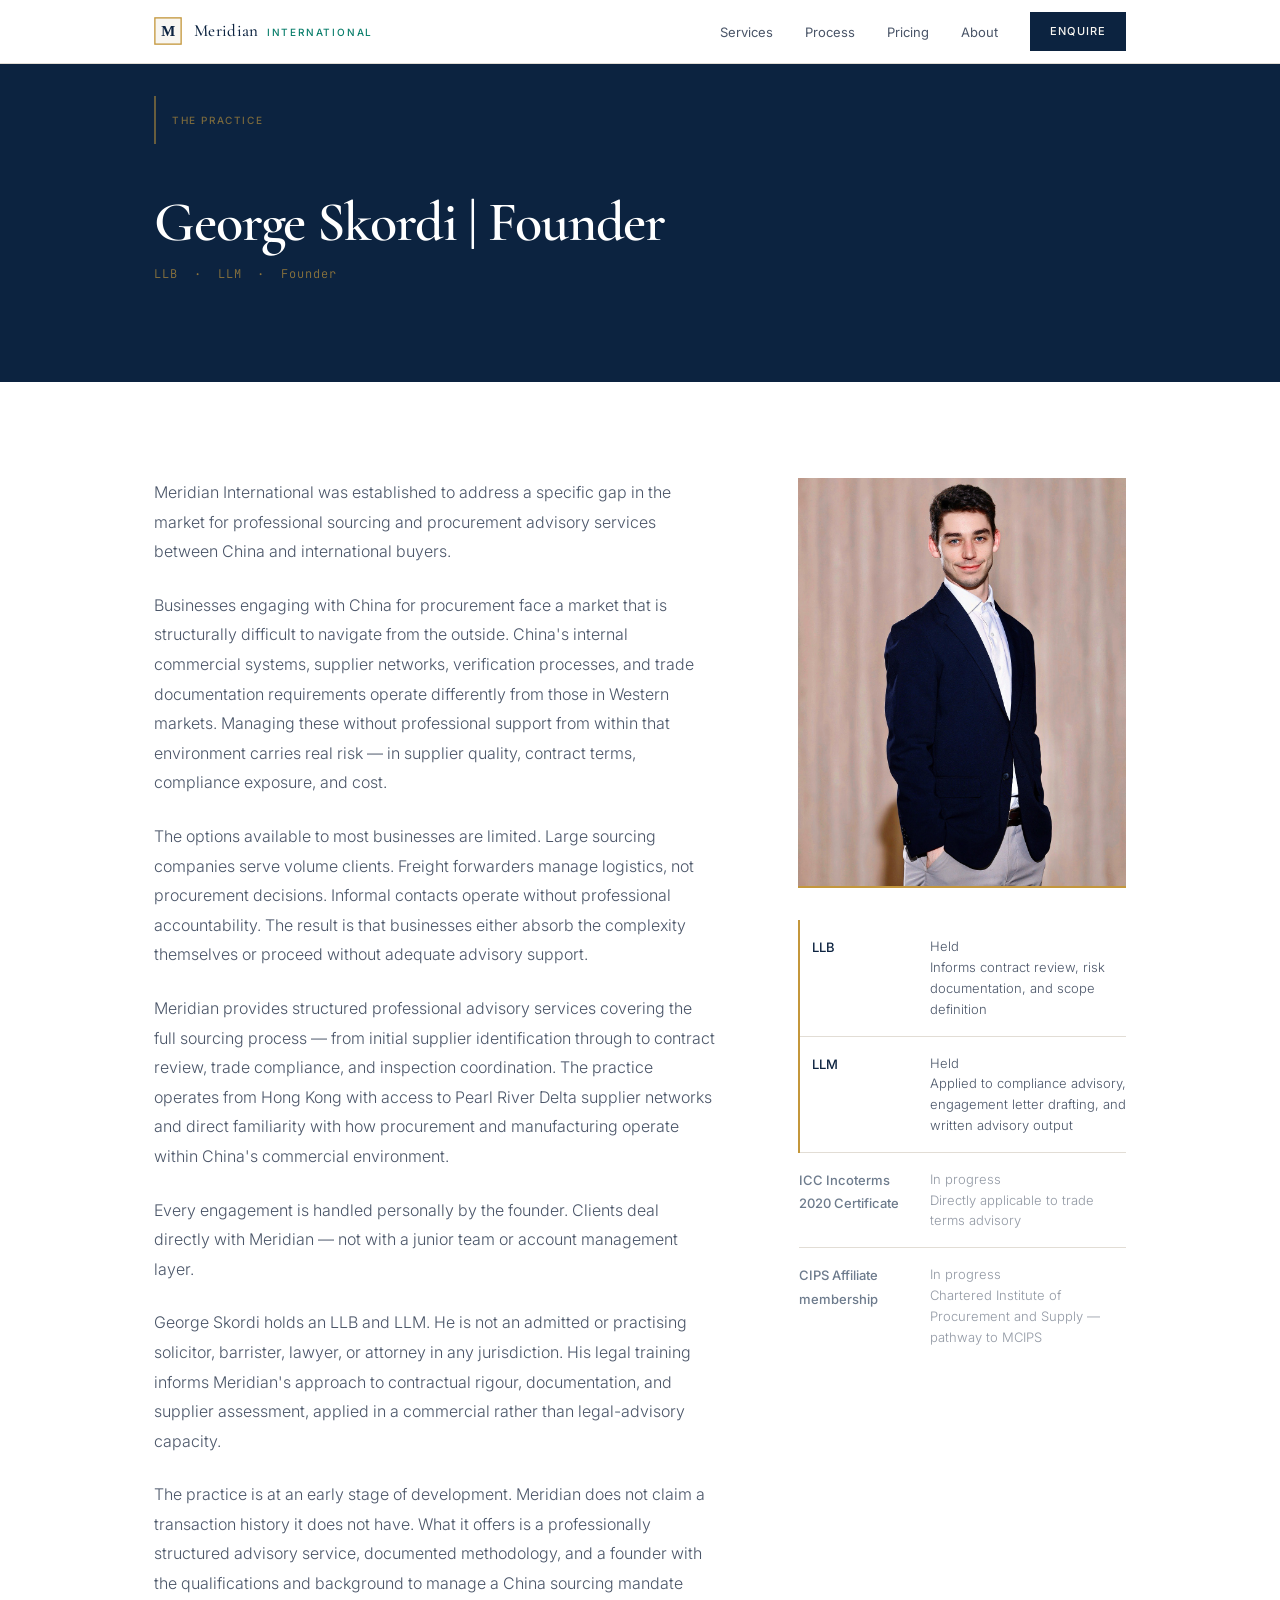
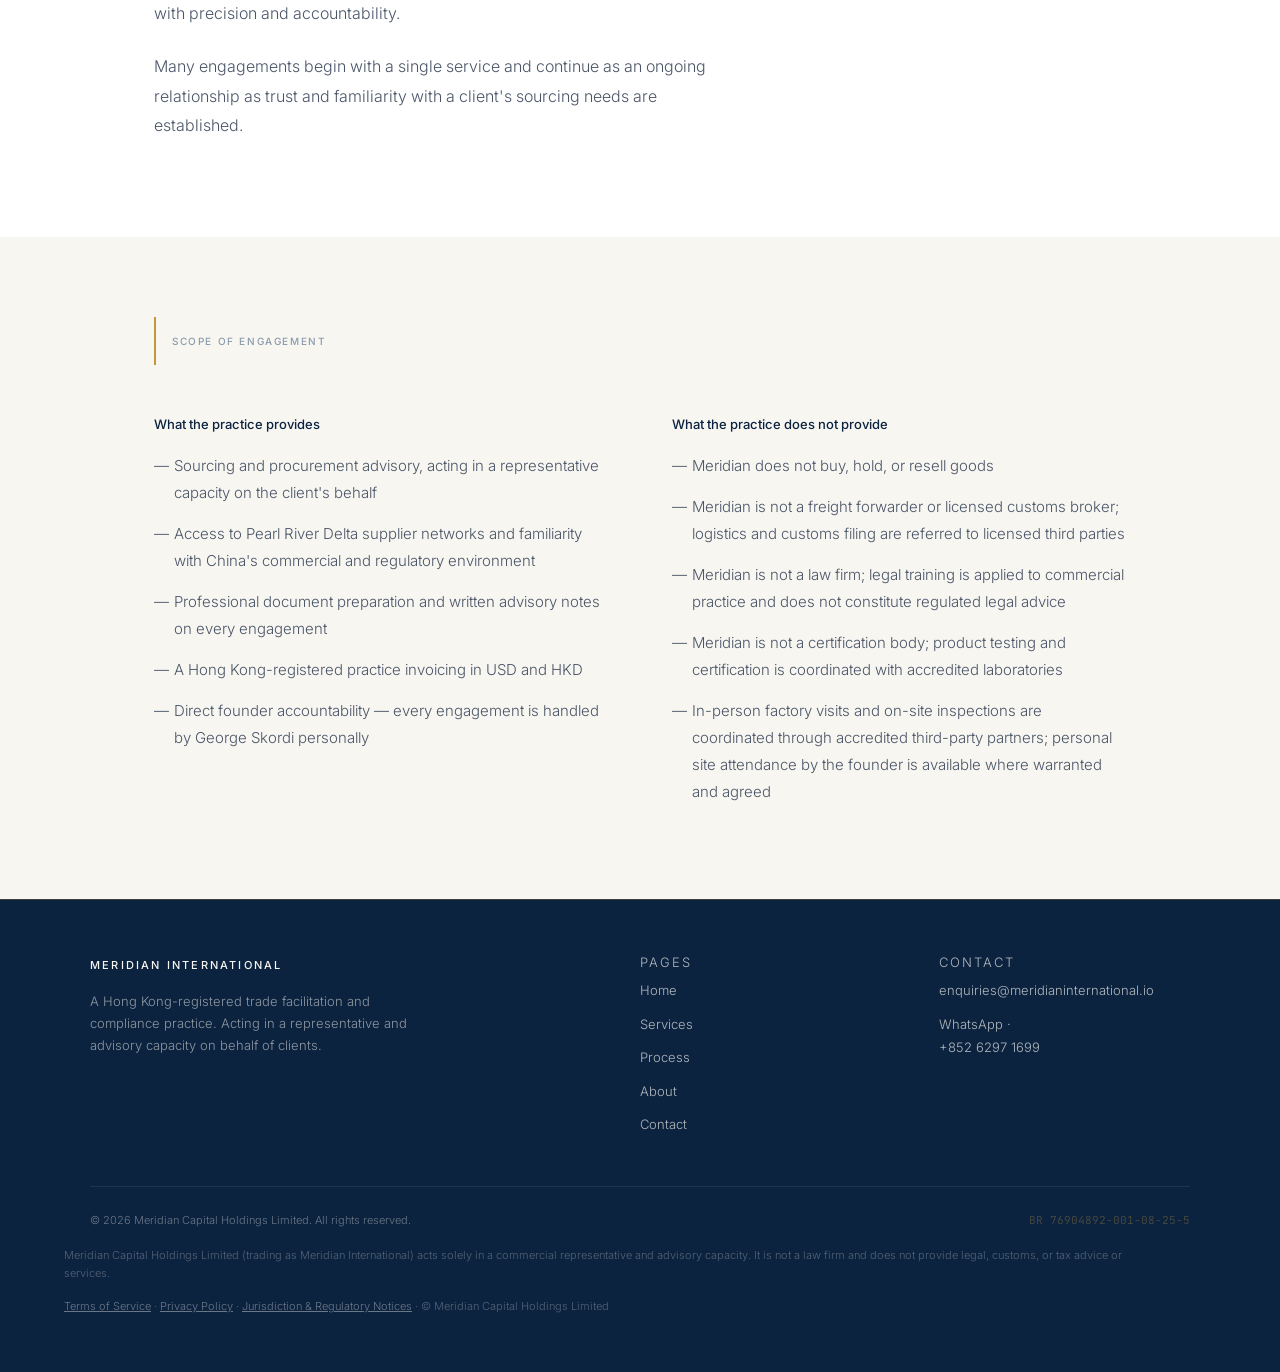
==== commit e9b30f0a: "Cross-reference fee-table rows to services and add repeat-client note Renames the pricing section he" ====
--- a/about.html
+++ b/about.html
@@ -50,6 +50,7 @@
         <p class="reveal">Every engagement is handled personally by the founder. Clients deal directly with Meridian — not with a junior team or account management layer.</p>
         <p class="reveal">George Skordi holds an LLB and LLM. He is not an admitted or practising solicitor, barrister, lawyer, or attorney in any jurisdiction. His legal training informs Meridian's approach to contractual rigour, documentation, and supplier assessment, applied in a commercial rather than legal-advisory capacity.</p>
         <p class="reveal">The practice is at an early stage of development. Meridian does not claim a transaction history it does not have. What it offers is a professionally structured advisory service, documented methodology, and a founder with the qualifications and background to manage a China sourcing mandate with precision and accountability.</p>
+        <p class="reveal">Many engagements begin with a single service and continue as an ongoing relationship as trust and familiarity with a client's sourcing needs are established.</p>
       </div>
 
       <div class="reveal">
--- a/assets/style.css
+++ b/assets/style.css
@@ -651,6 +651,7 @@
    PAGE: services.html
    ============================================ */
 .service-detail { padding: 80px 64px; }
+.service-primary { padding: 100px 64px; }
 .bg-paper { background: var(--paper); }
 .bg-parchment { background: var(--parchment); }
 .service-id {
@@ -662,6 +663,7 @@
   margin-bottom: 20px;
 }
 .service-detail h2 { font-size: 34px; margin-bottom: 24px; }
+.service-primary h2 { font-size: 38px; font-weight: 700; }
 .service-what-label {
   font-family: var(--font-body);
   font-weight: 500;
@@ -714,20 +716,13 @@
 }
 .deliverables li strong { font-weight: 500; color: var(--ink); }
 
-.scope-callout, .ip-callout {
+.scope-callout {
   padding: 20px 24px;
   margin-bottom: 16px;
   max-width: 760px;
-}
-.scope-callout {
   background: rgba(196,151,59,0.05);
   border-left: 2px solid rgba(196,151,59,0.4);
 }
-.ip-callout {
-  background: rgba(10,126,107,0.04);
-  border-left: 2px solid rgba(10,126,107,0.4);
-  margin-bottom: 0;
-}
 .scope-callout .c-label {
   font-family: var(--font-body);
   font-weight: 500;
@@ -737,21 +732,36 @@
   letter-spacing: 0.06em;
   margin-bottom: 8px;
 }
-.ip-callout .c-label {
-  font-family: var(--font-body);
-  font-weight: 500;
-  font-size: 9px;
-  color: rgba(10,126,107,0.6);
-  text-transform: uppercase;
-  letter-spacing: 0.06em;
-  margin-bottom: 8px;
-}
-.scope-callout p, .ip-callout p {
+.scope-callout p {
   font-family: var(--font-body);
   font-weight: 300;
   font-size: 14px;
   color: var(--slate);
   font-style: italic;
+}
+
+/* Inline disclaimer sentences embedded within body-copy (not full callout blocks) */
+.disclaimer-note {
+  color: var(--ink-mid);
+  font-style: italic;
+}
+
+/* Consolidated IP notice replacing the per-service MERIDIAN IP callouts */
+.ip-notice {
+  background: rgba(10,126,107,0.04);
+  border-top: 1px solid rgba(10,126,107,0.15);
+  border-bottom: 1px solid rgba(10,126,107,0.15);
+  padding: 28px 64px;
+}
+.ip-notice p {
+  font-family: var(--font-body);
+  font-weight: 300;
+  font-size: 13px;
+  color: var(--slate);
+  font-style: italic;
+  max-width: 760px;
+  margin: 0 auto;
+  text-align: center;
 }
 
 .services-footer-band {
@@ -1320,6 +1330,7 @@
   h1 { font-size: 2rem; }
   h2 { font-size: 1.5rem; }
   .service-detail h2 { font-size: 26px; }
+  .service-primary h2 { font-size: 28px; }
 }
 
 /* ── REDUCED MOTION ── */
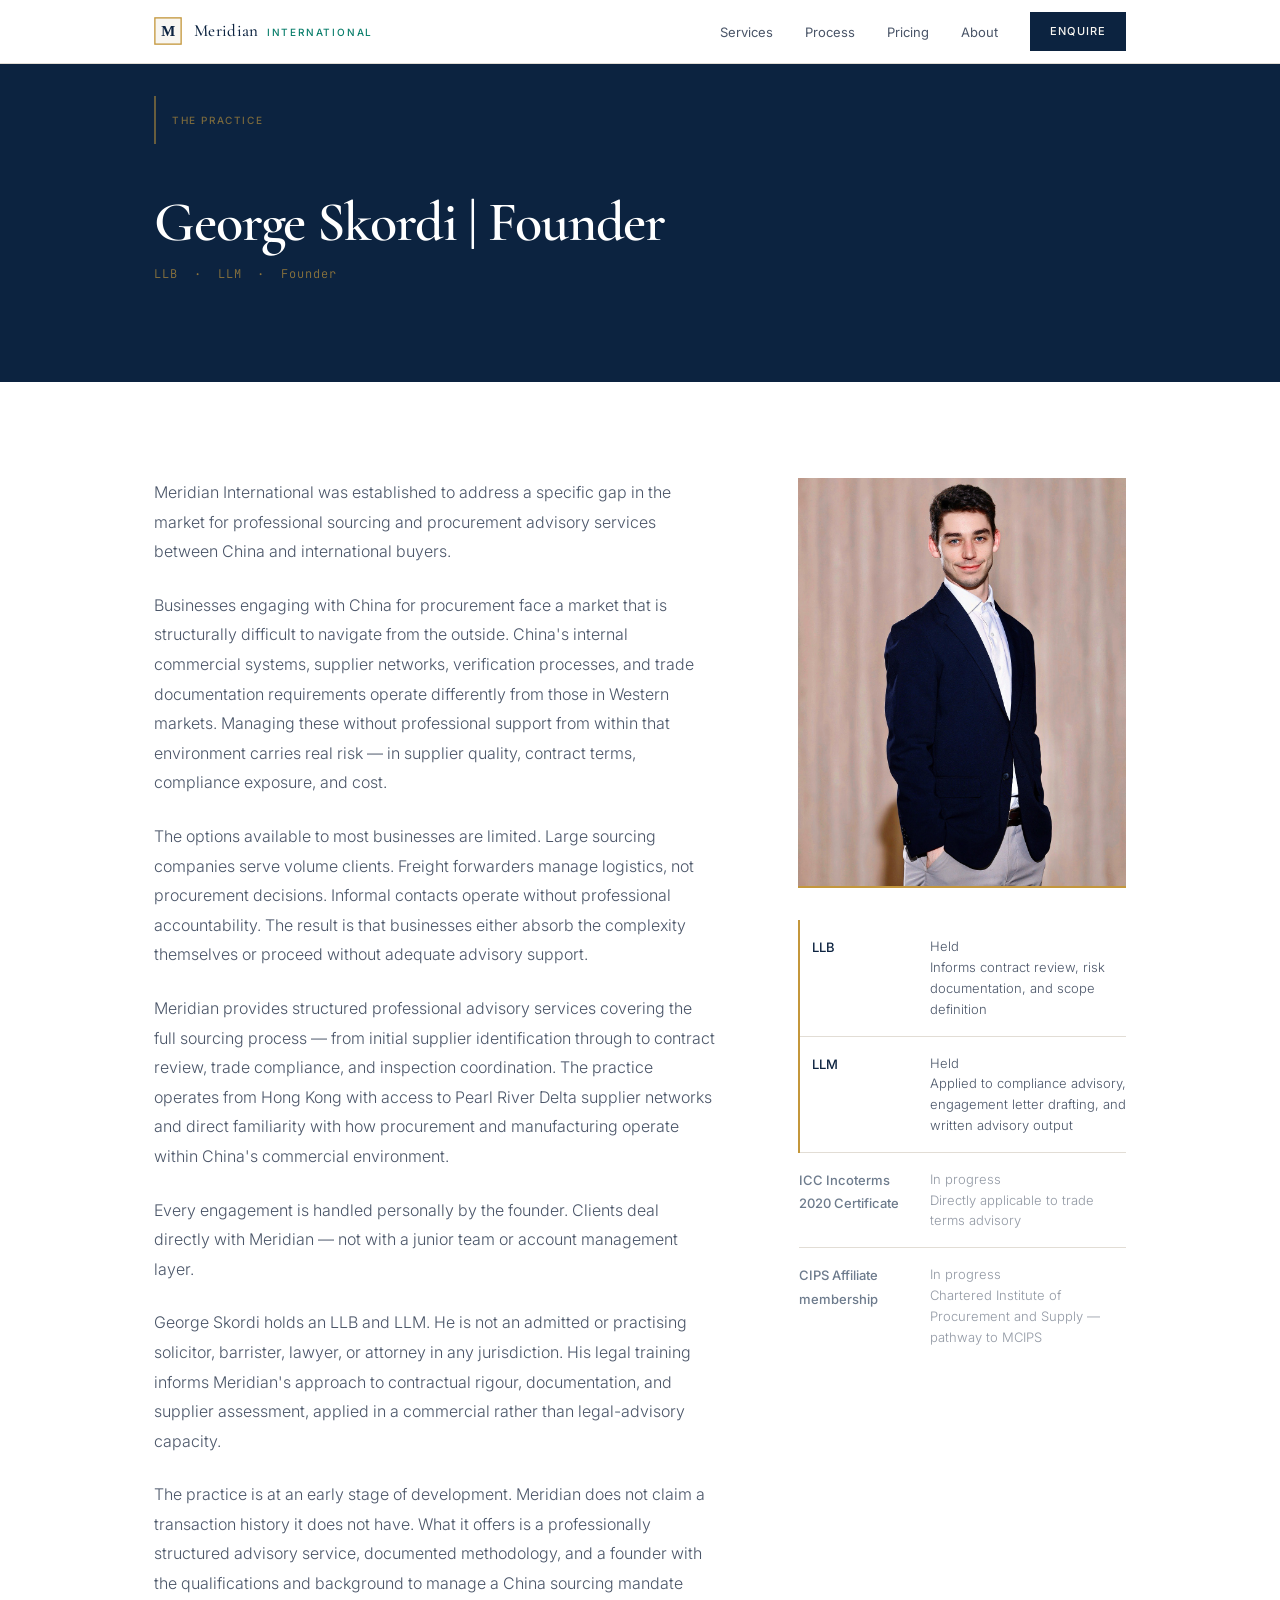
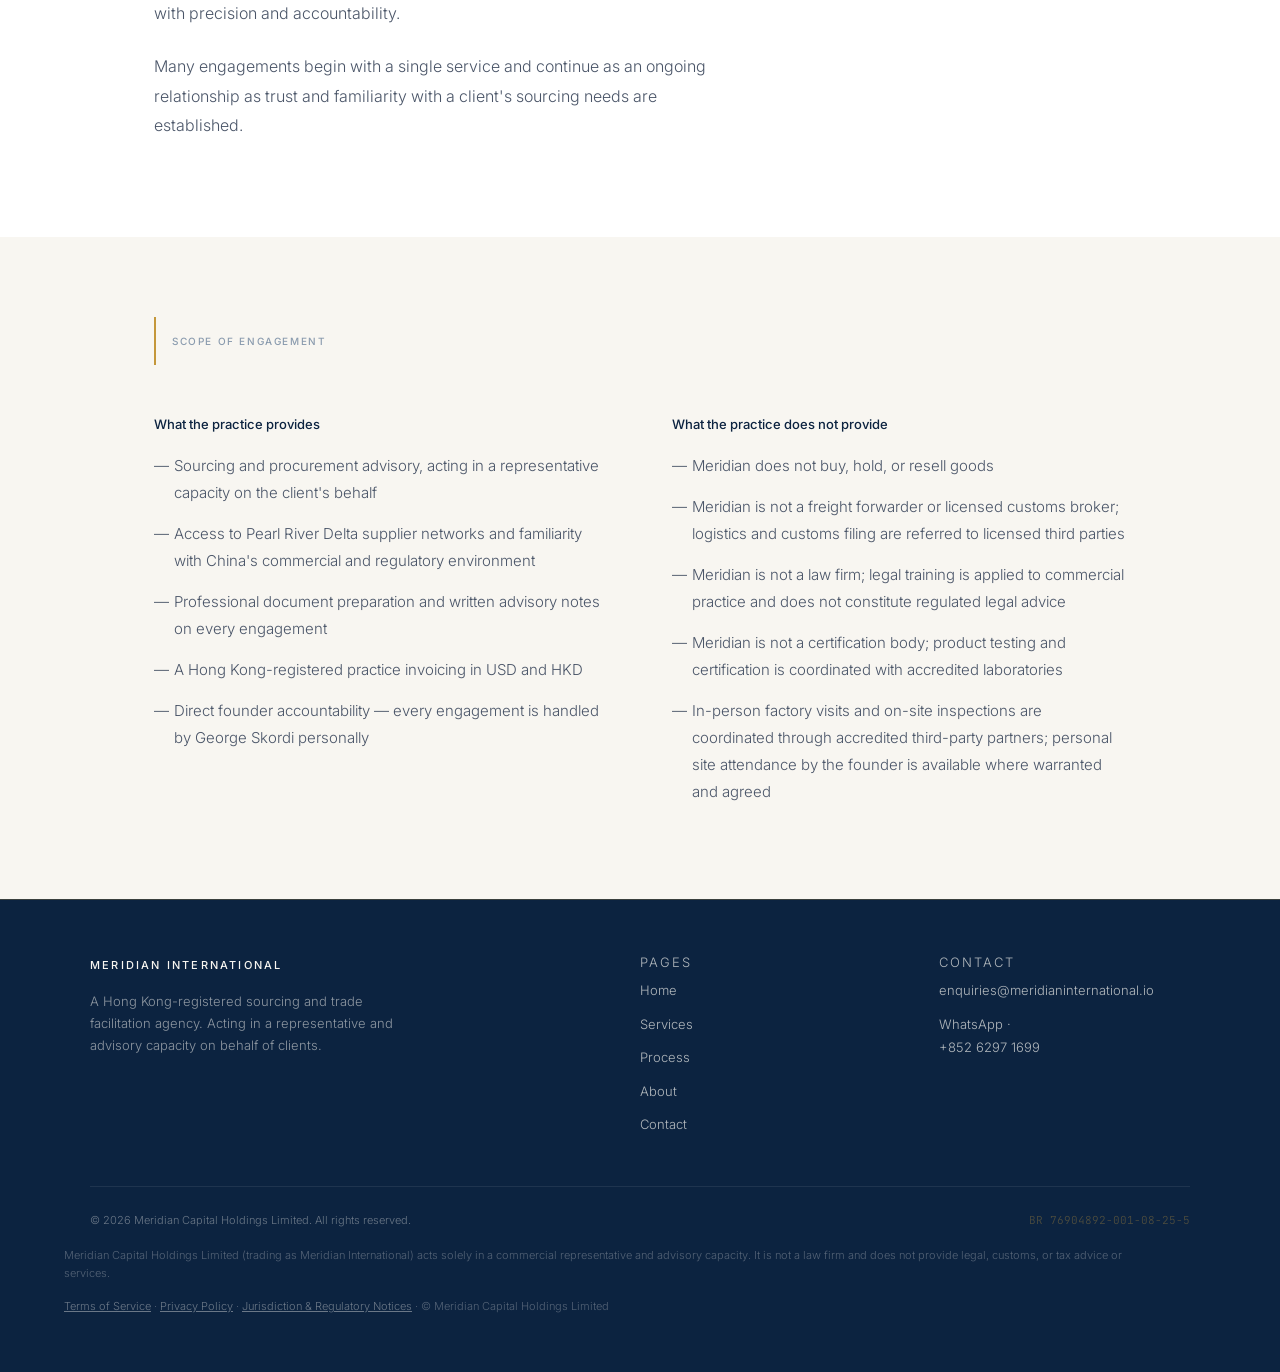
==== commit a401c471: "Cross-reference fee-table rows to services and add repeat-client note Renames the pricing section he" ====
--- a/about.html
+++ b/about.html
@@ -114,7 +114,7 @@
     <div class="footer-grid">
       <div>
         <p class="footer-brand-name">Meridian International</p>
-        <p class="footer-brand-desc">A Hong Kong-registered trade facilitation and compliance practice. Acting in a representative and advisory capacity on behalf of clients.</p>
+        <p class="footer-brand-desc">A Hong Kong-registered sourcing and trade facilitation agency. Acting in a representative and advisory capacity on behalf of clients.</p>
       </div>
       <div class="footer-col">
         <p class="label footer-col-label">Pages</p>
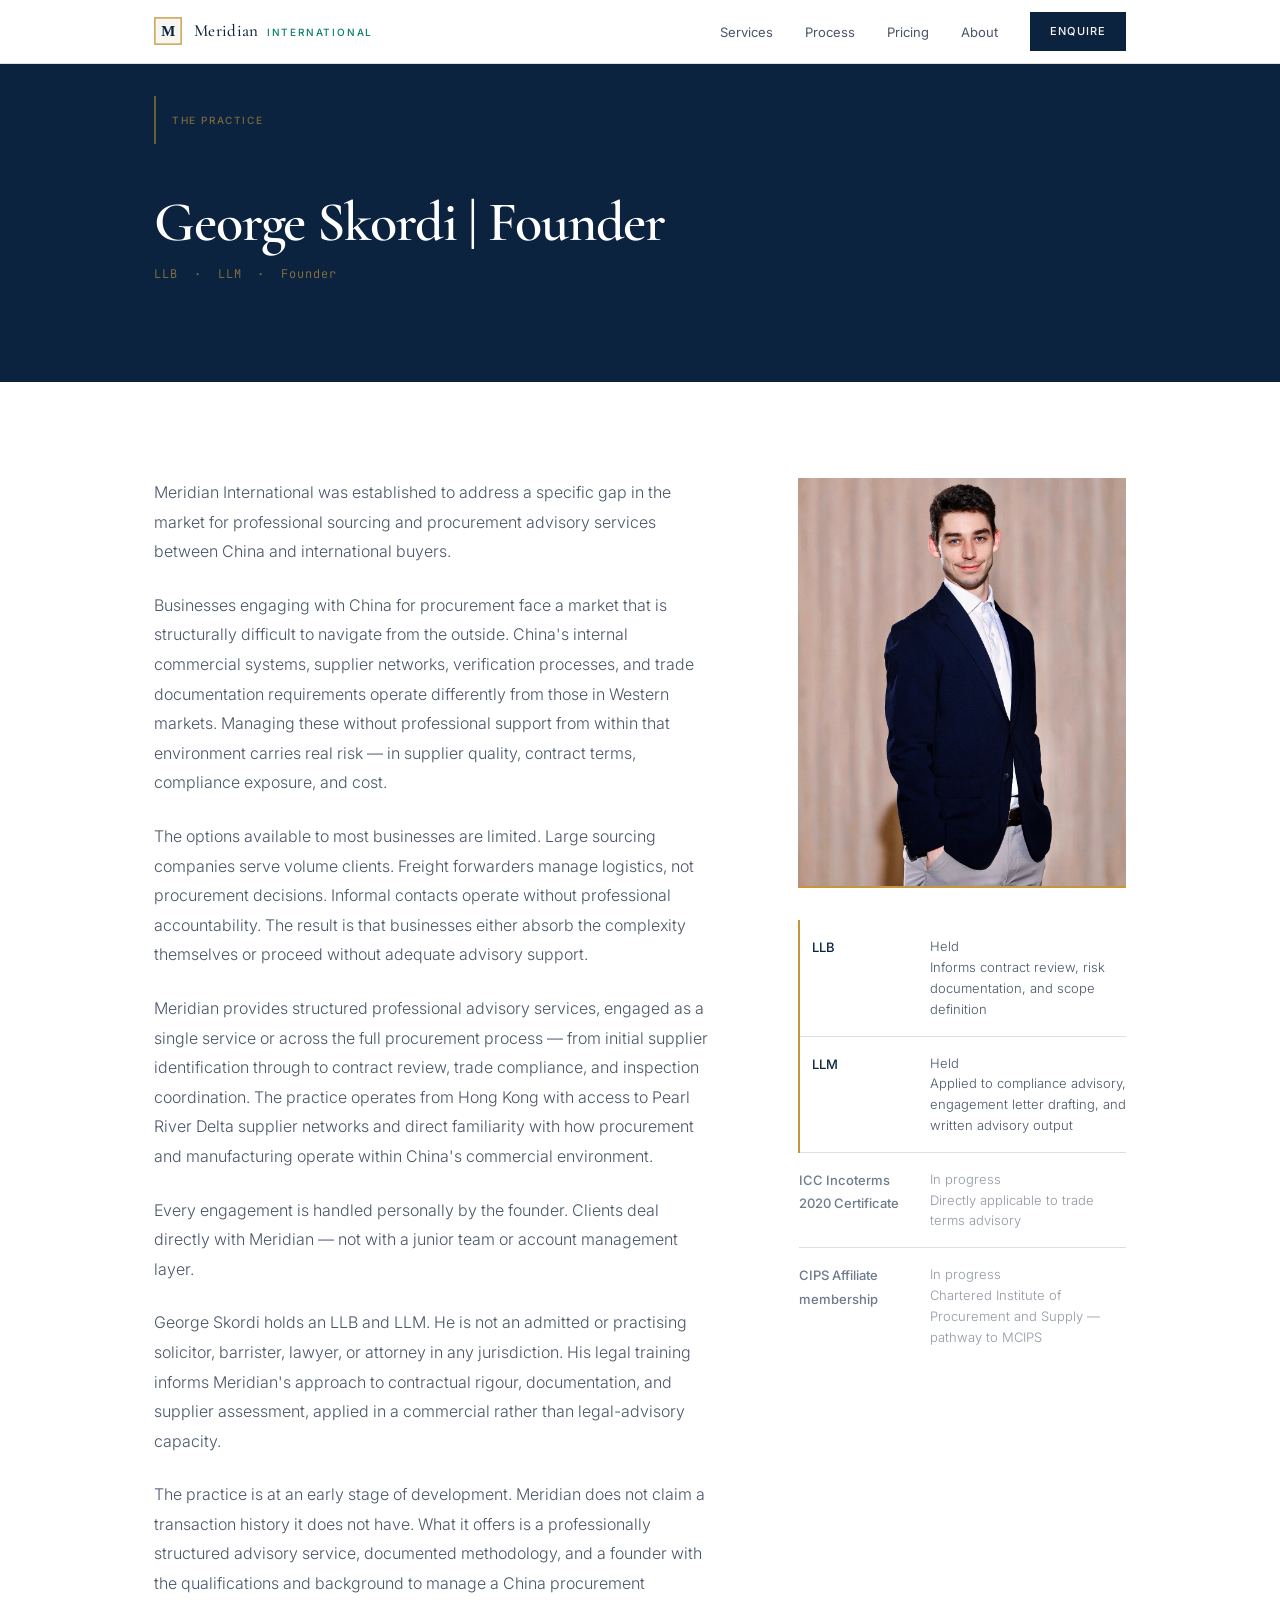
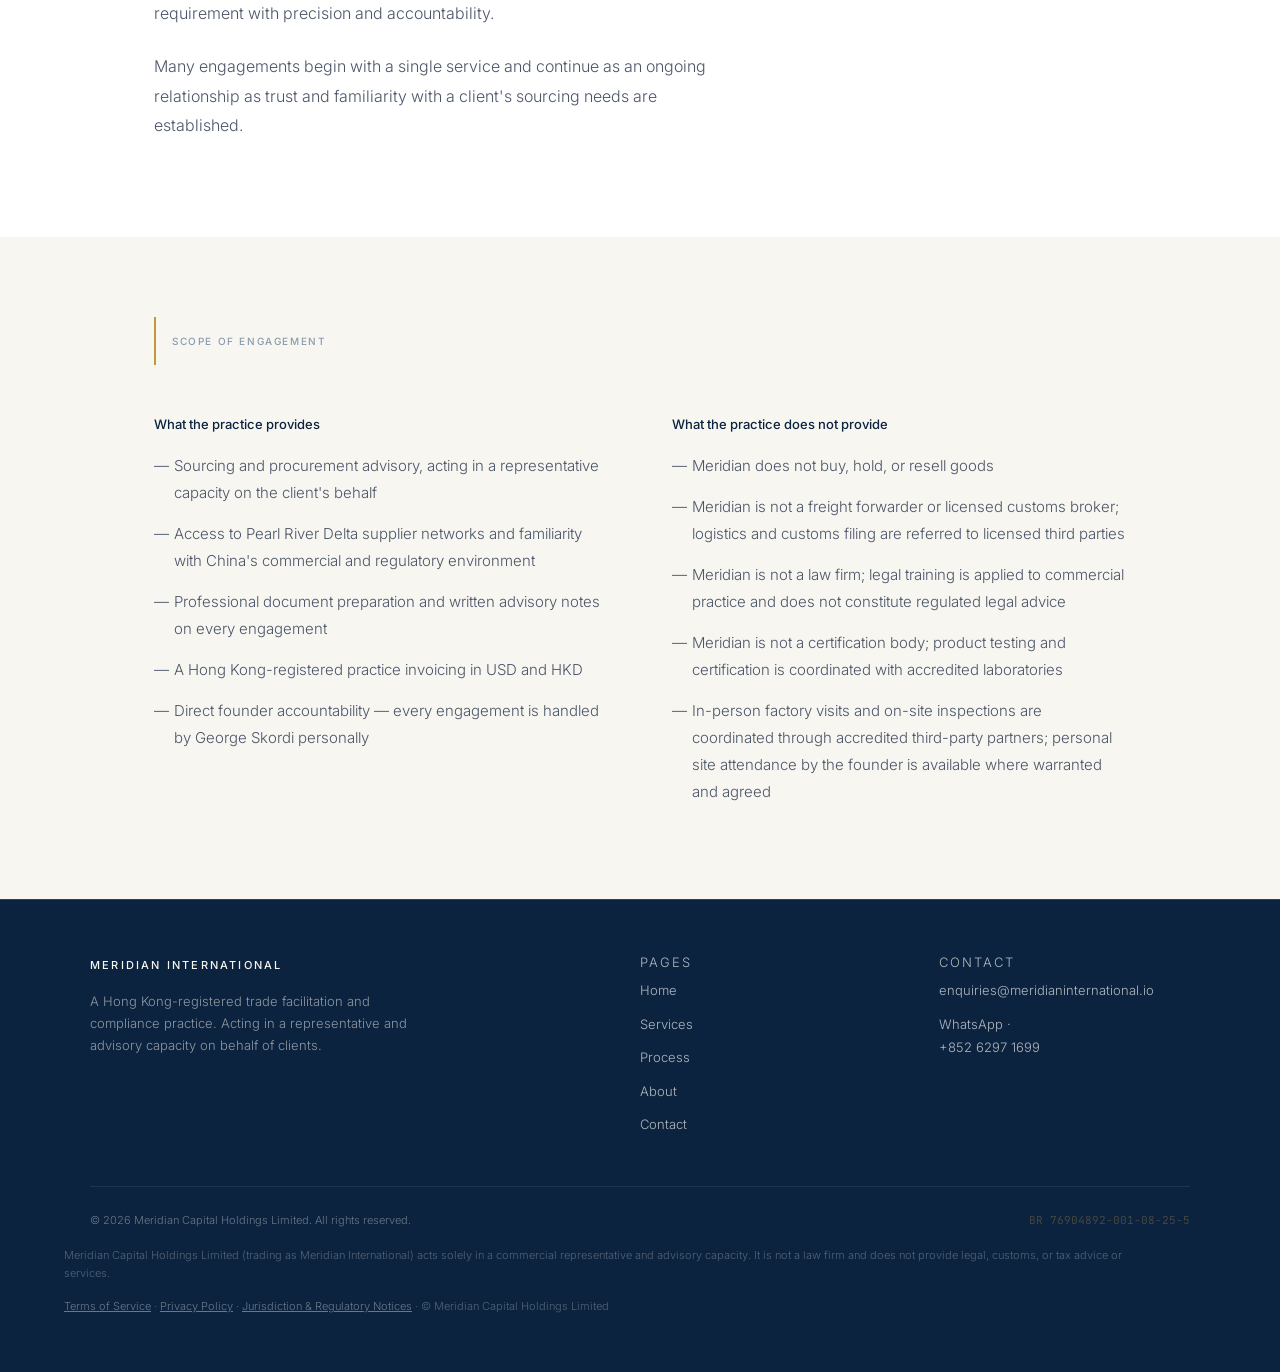
==== commit f73ca769: "Reframe About page positioning around procurement, not just sourcing Updates the core positioning se" ====
--- a/about.html
+++ b/about.html
@@ -46,10 +46,10 @@
         <p class="reveal">Meridian International was established to address a specific gap in the market for professional sourcing and procurement advisory services between China and international buyers.</p>
         <p class="reveal">Businesses engaging with China for procurement face a market that is structurally difficult to navigate from the outside. China's internal commercial systems, supplier networks, verification processes, and trade documentation requirements operate differently from those in Western markets. Managing these without professional support from within that environment carries real risk — in supplier quality, contract terms, compliance exposure, and cost.</p>
         <p class="reveal">The options available to most businesses are limited. Large sourcing companies serve volume clients. Freight forwarders manage logistics, not procurement decisions. Informal contacts operate without professional accountability. The result is that businesses either absorb the complexity themselves or proceed without adequate advisory support.</p>
-        <p class="reveal">Meridian provides structured professional advisory services covering the full sourcing process — from initial supplier identification through to contract review, trade compliance, and inspection coordination. The practice operates from Hong Kong with access to Pearl River Delta supplier networks and direct familiarity with how procurement and manufacturing operate within China's commercial environment.</p>
+        <p class="reveal">Meridian provides structured professional advisory services, engaged as a single service or across the full procurement process — from initial supplier identification through to contract review, trade compliance, and inspection coordination. The practice operates from Hong Kong with access to Pearl River Delta supplier networks and direct familiarity with how procurement and manufacturing operate within China's commercial environment.</p>
         <p class="reveal">Every engagement is handled personally by the founder. Clients deal directly with Meridian — not with a junior team or account management layer.</p>
         <p class="reveal">George Skordi holds an LLB and LLM. He is not an admitted or practising solicitor, barrister, lawyer, or attorney in any jurisdiction. His legal training informs Meridian's approach to contractual rigour, documentation, and supplier assessment, applied in a commercial rather than legal-advisory capacity.</p>
-        <p class="reveal">The practice is at an early stage of development. Meridian does not claim a transaction history it does not have. What it offers is a professionally structured advisory service, documented methodology, and a founder with the qualifications and background to manage a China sourcing mandate with precision and accountability.</p>
+        <p class="reveal">The practice is at an early stage of development. Meridian does not claim a transaction history it does not have. What it offers is a professionally structured advisory service, documented methodology, and a founder with the qualifications and background to manage a China procurement requirement with precision and accountability.</p>
         <p class="reveal">Many engagements begin with a single service and continue as an ongoing relationship as trust and familiarity with a client's sourcing needs are established.</p>
       </div>
 
@@ -114,7 +114,7 @@
     <div class="footer-grid">
       <div>
         <p class="footer-brand-name">Meridian International</p>
-        <p class="footer-brand-desc">A Hong Kong-registered sourcing and trade facilitation agency. Acting in a representative and advisory capacity on behalf of clients.</p>
+        <p class="footer-brand-desc">A Hong Kong-registered trade facilitation and compliance practice. Acting in a representative and advisory capacity on behalf of clients.</p>
       </div>
       <div class="footer-col">
         <p class="label footer-col-label">Pages</p>
--- a/assets/style.css
+++ b/assets/style.css
@@ -807,7 +807,7 @@
   max-width: 640px;
 }
 
-.fee-table { width: 100%; border-collapse: collapse; margin-top: 24px; }
+.fee-table { width: 100%; table-layout: fixed; border-collapse: collapse; margin-top: 24px; }
 .fee-table th {
   font-family: var(--font-body);
   font-weight: 500;
@@ -826,7 +826,7 @@
 }
 .fee-table tr:last-child td { border-bottom: none; }
 .fee-table td:first-child { font-family: var(--font-body); font-weight: 400; font-size: 14px; color: var(--ink); width: 40%; }
-.fee-table td.fee-amount { font-family: var(--font-mono); font-size: 13px; color: var(--ink); white-space: nowrap; }
+.fee-table td.fee-amount { font-family: var(--font-mono); font-size: 13px; color: var(--ink); }
 .fee-table td.fee-basis { font-family: var(--font-body); font-weight: 300; font-size: 13px; color: var(--slate); }
 @media (max-width: 640px) {
   .fee-table { font-size: 12px; }
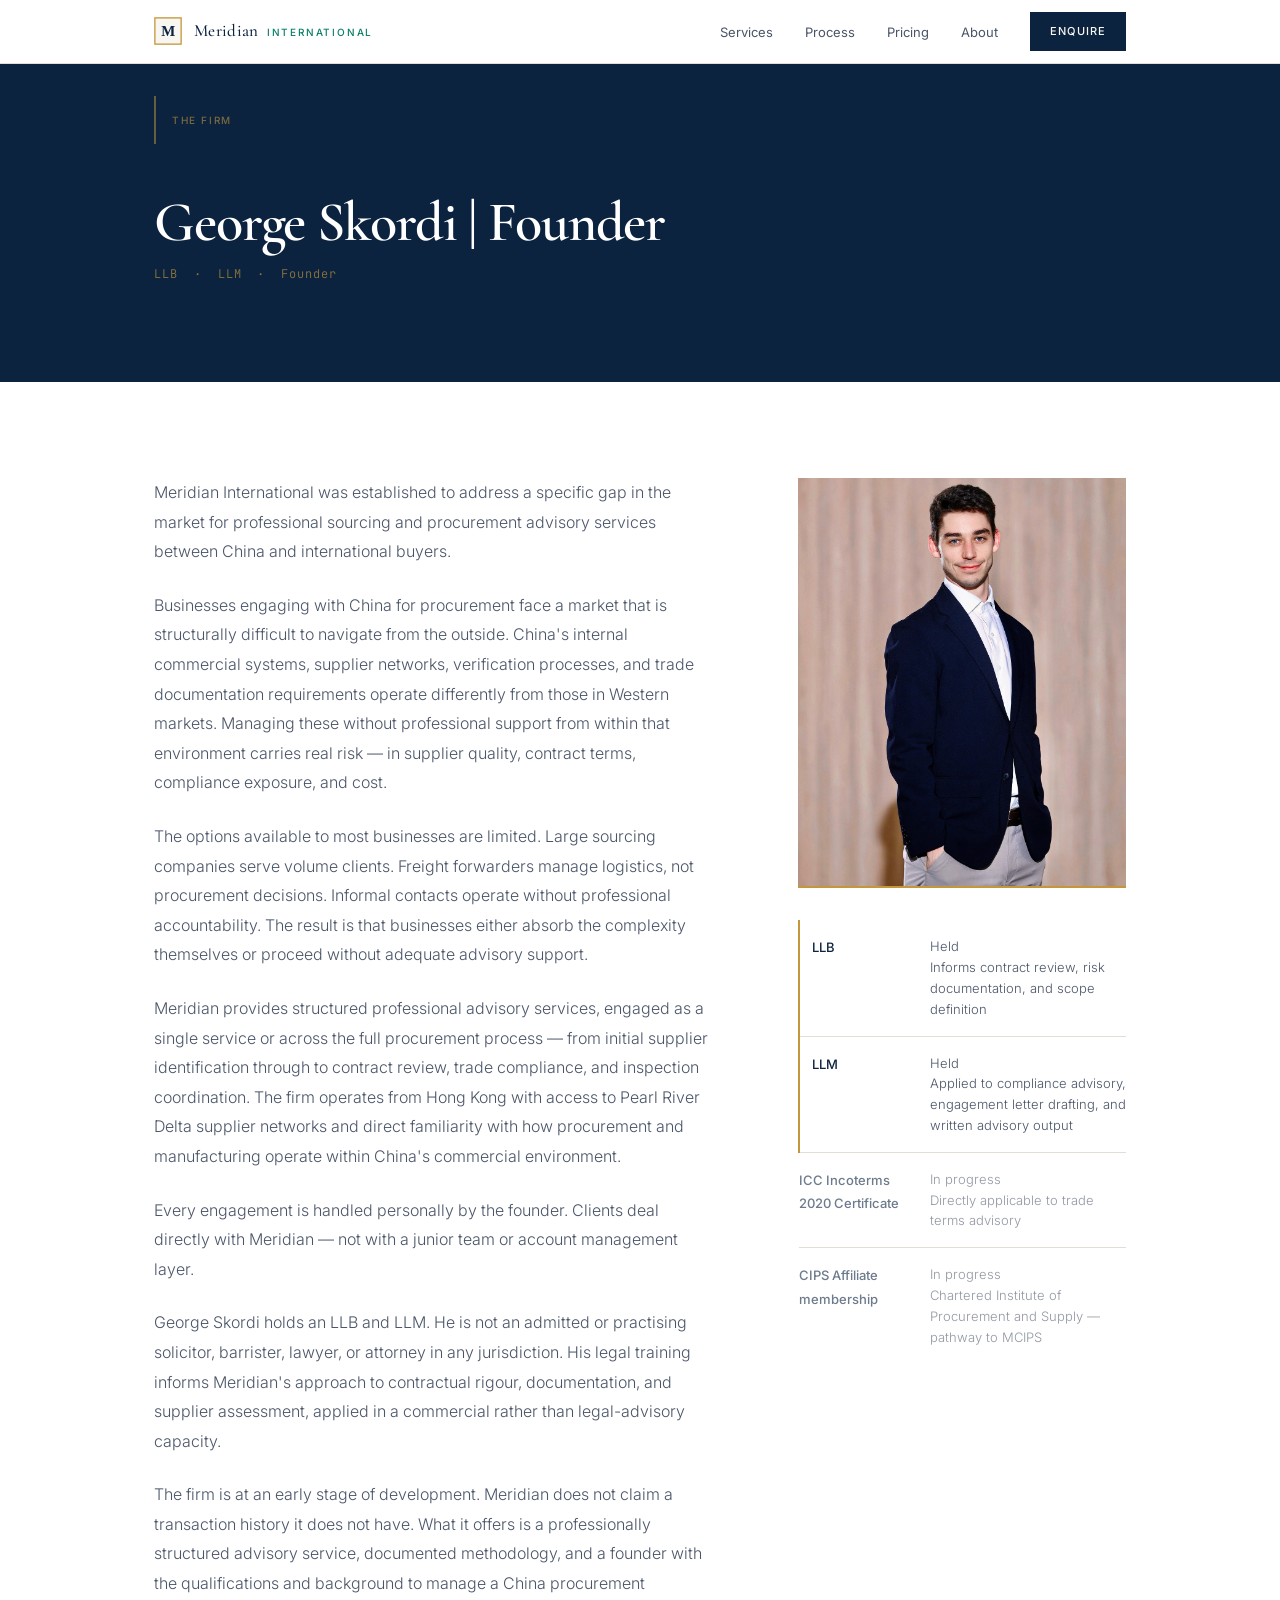
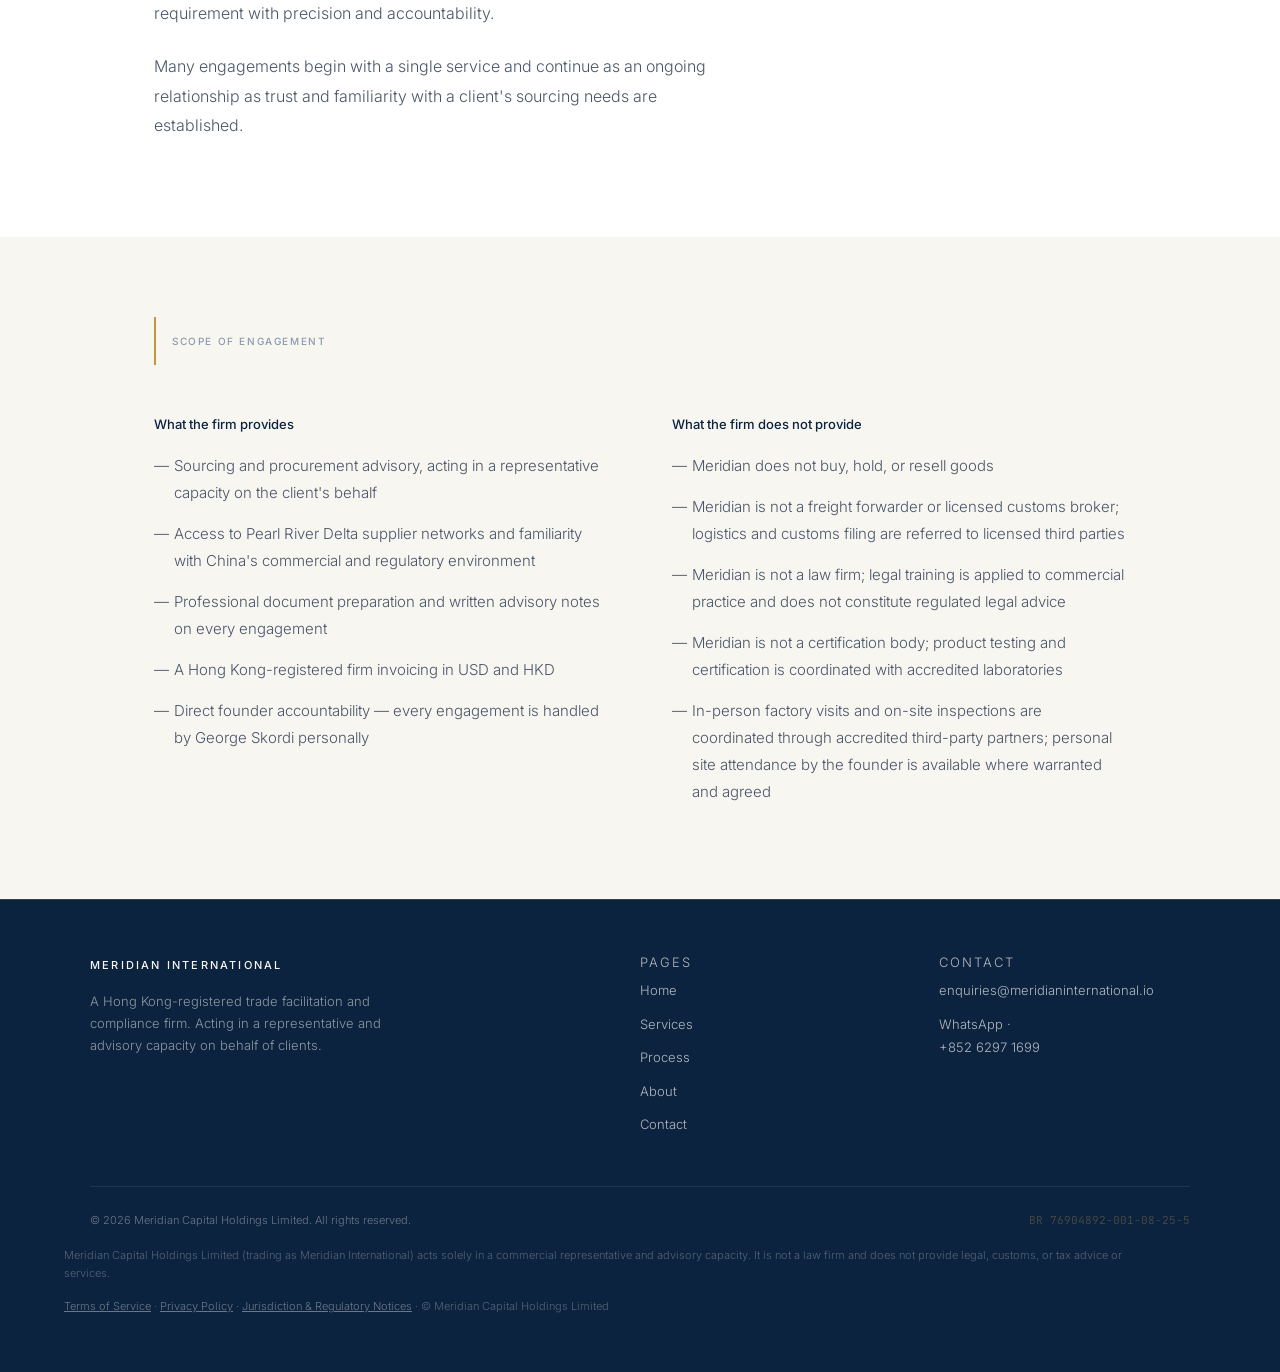
==== commit ebc4f7bf: "Update "practice" to "firm" across site copy Replaces "practice" with "firm" in brand/positioning la" ====
--- a/about.html
+++ b/about.html
@@ -5,7 +5,7 @@
   <meta name="viewport" content="width=device-width, initial-scale=1.0" />
   <title>George Skordi, Founder | Meridian International</title>
   <link rel="icon" type="image/svg+xml" href="/favicon.svg">
-  <meta name="description" content="Meridian International is led by George Skordi (LLB, LLM), a legally trained founder providing structured sourcing and trade facilitation services from Hong Kong with Pearl River Delta access." />
+  <meta name="description" content="Meridian International is led by George Skordi (LLB, LLM), a legally trained founder operating a Hong Kong-registered trade facilitation and compliance firm with direct Pearl River Delta access." />
   <link rel="preconnect" href="https://fonts.googleapis.com" />
   <link rel="preconnect" href="https://fonts.gstatic.com" crossorigin />
   <link href="https://fonts.googleapis.com/css2?family=Cormorant+Garamond:ital,wght@0,400;0,600;1,400;1,600&family=Inter:wght@300;400;500&family=JetBrains+Mono:wght@400&display=swap" rel="stylesheet" />
@@ -33,7 +33,7 @@
     <div class="container">
       <div class="section-head">
         <div class="rule"></div>
-        <p class="label">THE PRACTICE</p>
+        <p class="label">THE FIRM</p>
       </div>
       <h1>George Skordi | Founder</h1>
       <p class="credential-line">LLB &nbsp;·&nbsp; LLM &nbsp;·&nbsp; Founder</p>
@@ -46,10 +46,10 @@
         <p class="reveal">Meridian International was established to address a specific gap in the market for professional sourcing and procurement advisory services between China and international buyers.</p>
         <p class="reveal">Businesses engaging with China for procurement face a market that is structurally difficult to navigate from the outside. China's internal commercial systems, supplier networks, verification processes, and trade documentation requirements operate differently from those in Western markets. Managing these without professional support from within that environment carries real risk — in supplier quality, contract terms, compliance exposure, and cost.</p>
         <p class="reveal">The options available to most businesses are limited. Large sourcing companies serve volume clients. Freight forwarders manage logistics, not procurement decisions. Informal contacts operate without professional accountability. The result is that businesses either absorb the complexity themselves or proceed without adequate advisory support.</p>
-        <p class="reveal">Meridian provides structured professional advisory services, engaged as a single service or across the full procurement process — from initial supplier identification through to contract review, trade compliance, and inspection coordination. The practice operates from Hong Kong with access to Pearl River Delta supplier networks and direct familiarity with how procurement and manufacturing operate within China's commercial environment.</p>
+        <p class="reveal">Meridian provides structured professional advisory services, engaged as a single service or across the full procurement process — from initial supplier identification through to contract review, trade compliance, and inspection coordination. The firm operates from Hong Kong with access to Pearl River Delta supplier networks and direct familiarity with how procurement and manufacturing operate within China's commercial environment.</p>
         <p class="reveal">Every engagement is handled personally by the founder. Clients deal directly with Meridian — not with a junior team or account management layer.</p>
         <p class="reveal">George Skordi holds an LLB and LLM. He is not an admitted or practising solicitor, barrister, lawyer, or attorney in any jurisdiction. His legal training informs Meridian's approach to contractual rigour, documentation, and supplier assessment, applied in a commercial rather than legal-advisory capacity.</p>
-        <p class="reveal">The practice is at an early stage of development. Meridian does not claim a transaction history it does not have. What it offers is a professionally structured advisory service, documented methodology, and a founder with the qualifications and background to manage a China procurement requirement with precision and accountability.</p>
+        <p class="reveal">The firm is at an early stage of development. Meridian does not claim a transaction history it does not have. What it offers is a professionally structured advisory service, documented methodology, and a founder with the qualifications and background to manage a China procurement requirement with precision and accountability.</p>
         <p class="reveal">Many engagements begin with a single service and continue as an ongoing relationship as trust and familiarity with a client's sourcing needs are established.</p>
       </div>
 
@@ -87,17 +87,17 @@
       </div>
       <div class="scope-grid">
         <div class="scope-col reveal">
-          <h4>What the practice provides</h4>
+          <h4>What the firm provides</h4>
           <ul>
             <li>Sourcing and procurement advisory, acting in a representative capacity on the client's behalf</li>
             <li>Access to Pearl River Delta supplier networks and familiarity with China's commercial and regulatory environment</li>
             <li>Professional document preparation and written advisory notes on every engagement</li>
-            <li>A Hong Kong-registered practice invoicing in USD and HKD</li>
+            <li>A Hong Kong-registered firm invoicing in USD and HKD</li>
             <li>Direct founder accountability — every engagement is handled by George Skordi personally</li>
           </ul>
         </div>
         <div class="scope-col reveal">
-          <h4>What the practice does not provide</h4>
+          <h4>What the firm does not provide</h4>
           <ul>
             <li>Meridian does not buy, hold, or resell goods</li>
             <li>Meridian is not a freight forwarder or licensed customs broker; logistics and customs filing are referred to licensed third parties</li>
@@ -114,7 +114,7 @@
     <div class="footer-grid">
       <div>
         <p class="footer-brand-name">Meridian International</p>
-        <p class="footer-brand-desc">A Hong Kong-registered trade facilitation and compliance practice. Acting in a representative and advisory capacity on behalf of clients.</p>
+        <p class="footer-brand-desc">A Hong Kong-registered trade facilitation and compliance firm. Acting in a representative and advisory capacity on behalf of clients.</p>
       </div>
       <div class="footer-col">
         <p class="label footer-col-label">Pages</p>
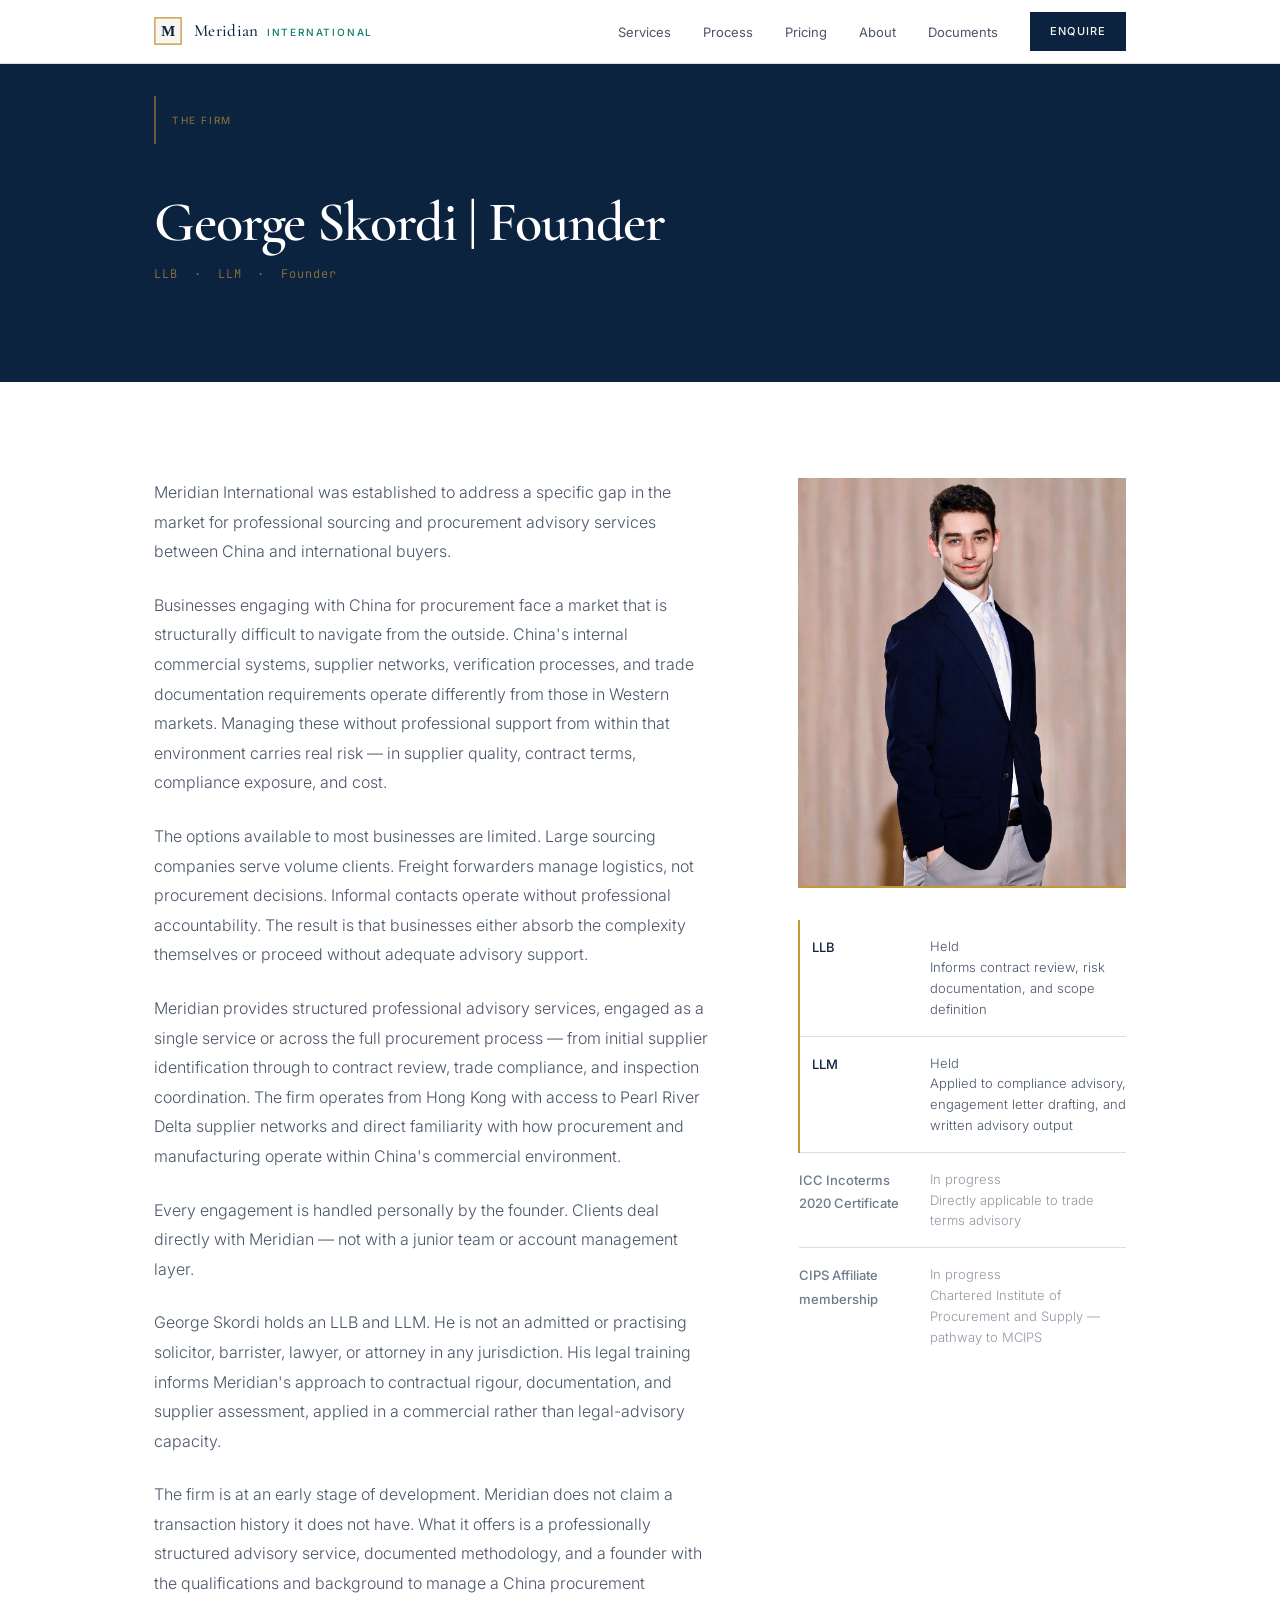
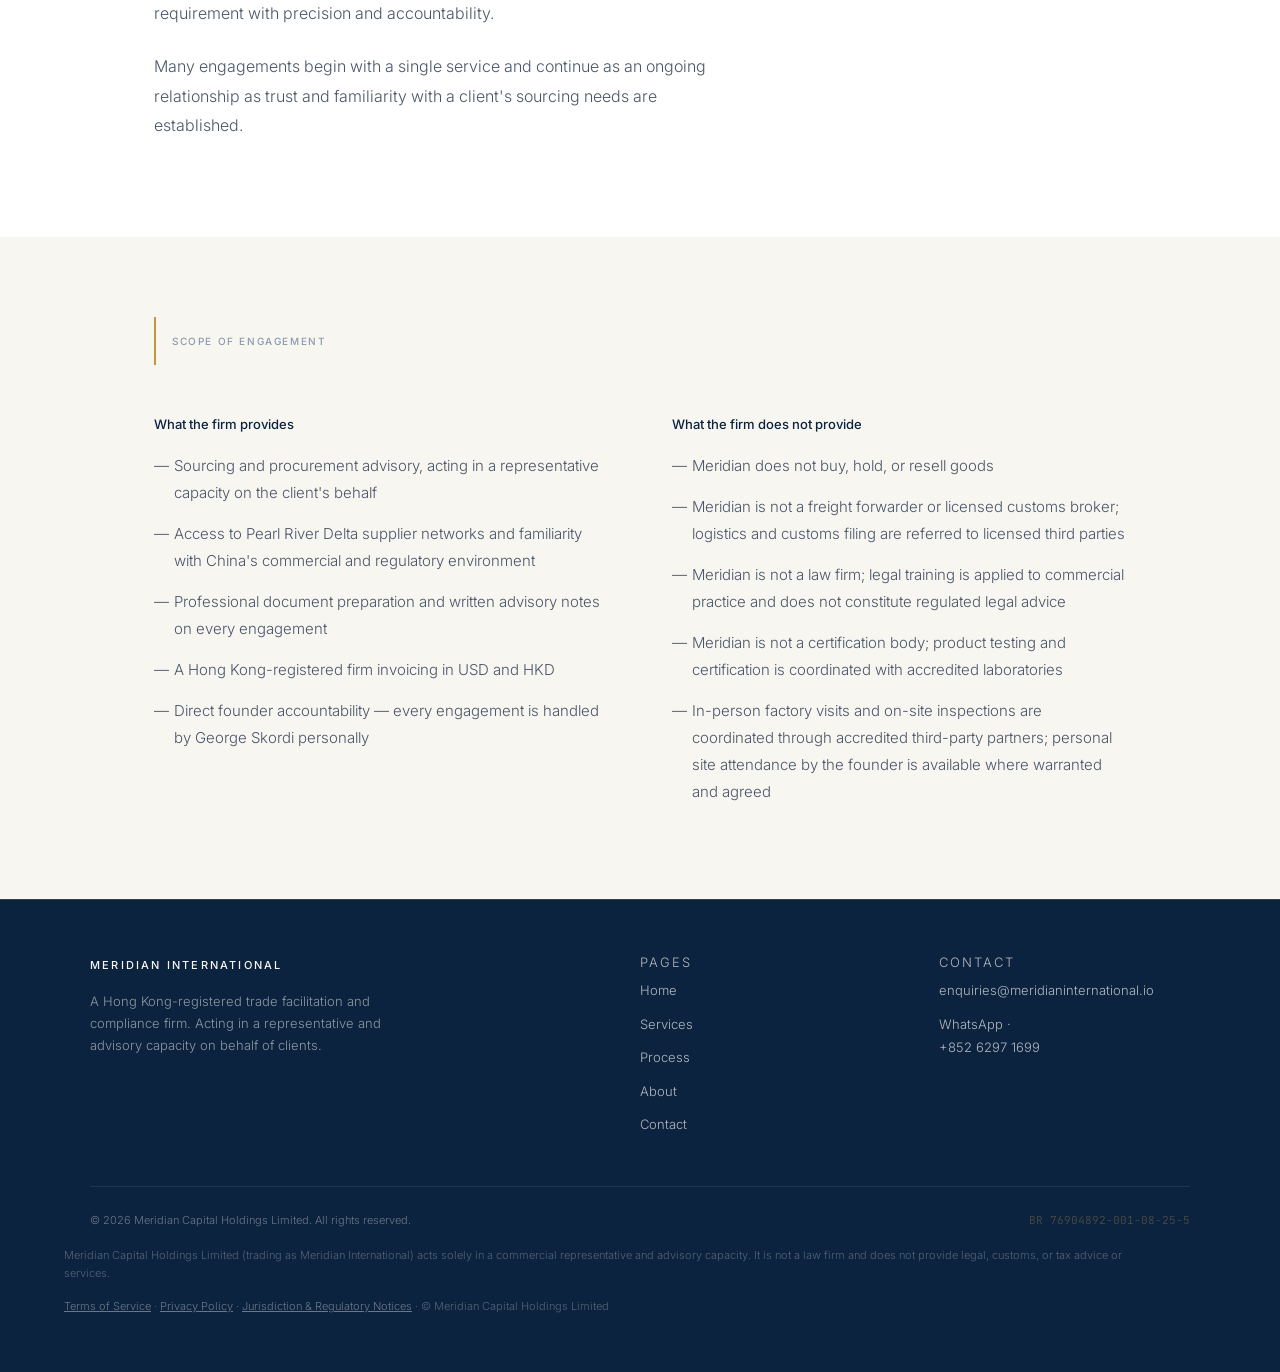
==== commit 5d3cd393: "Add Documents link to website navigation - Add Documents link to main navigation across all pages - " ====
--- a/about.html
+++ b/about.html
@@ -24,6 +24,7 @@
         <li><a href="process.html">Process</a></li>
         <li><a href="pricing.html">Pricing</a></li>
         <li><a href="about.html">About</a></li>
+        <li><a href="documents.html">Documents</a></li>
         <li><a href="contact.html#enquiry-form" class="nav-cta">Enquire</a></li>
       </ul>
     </div>
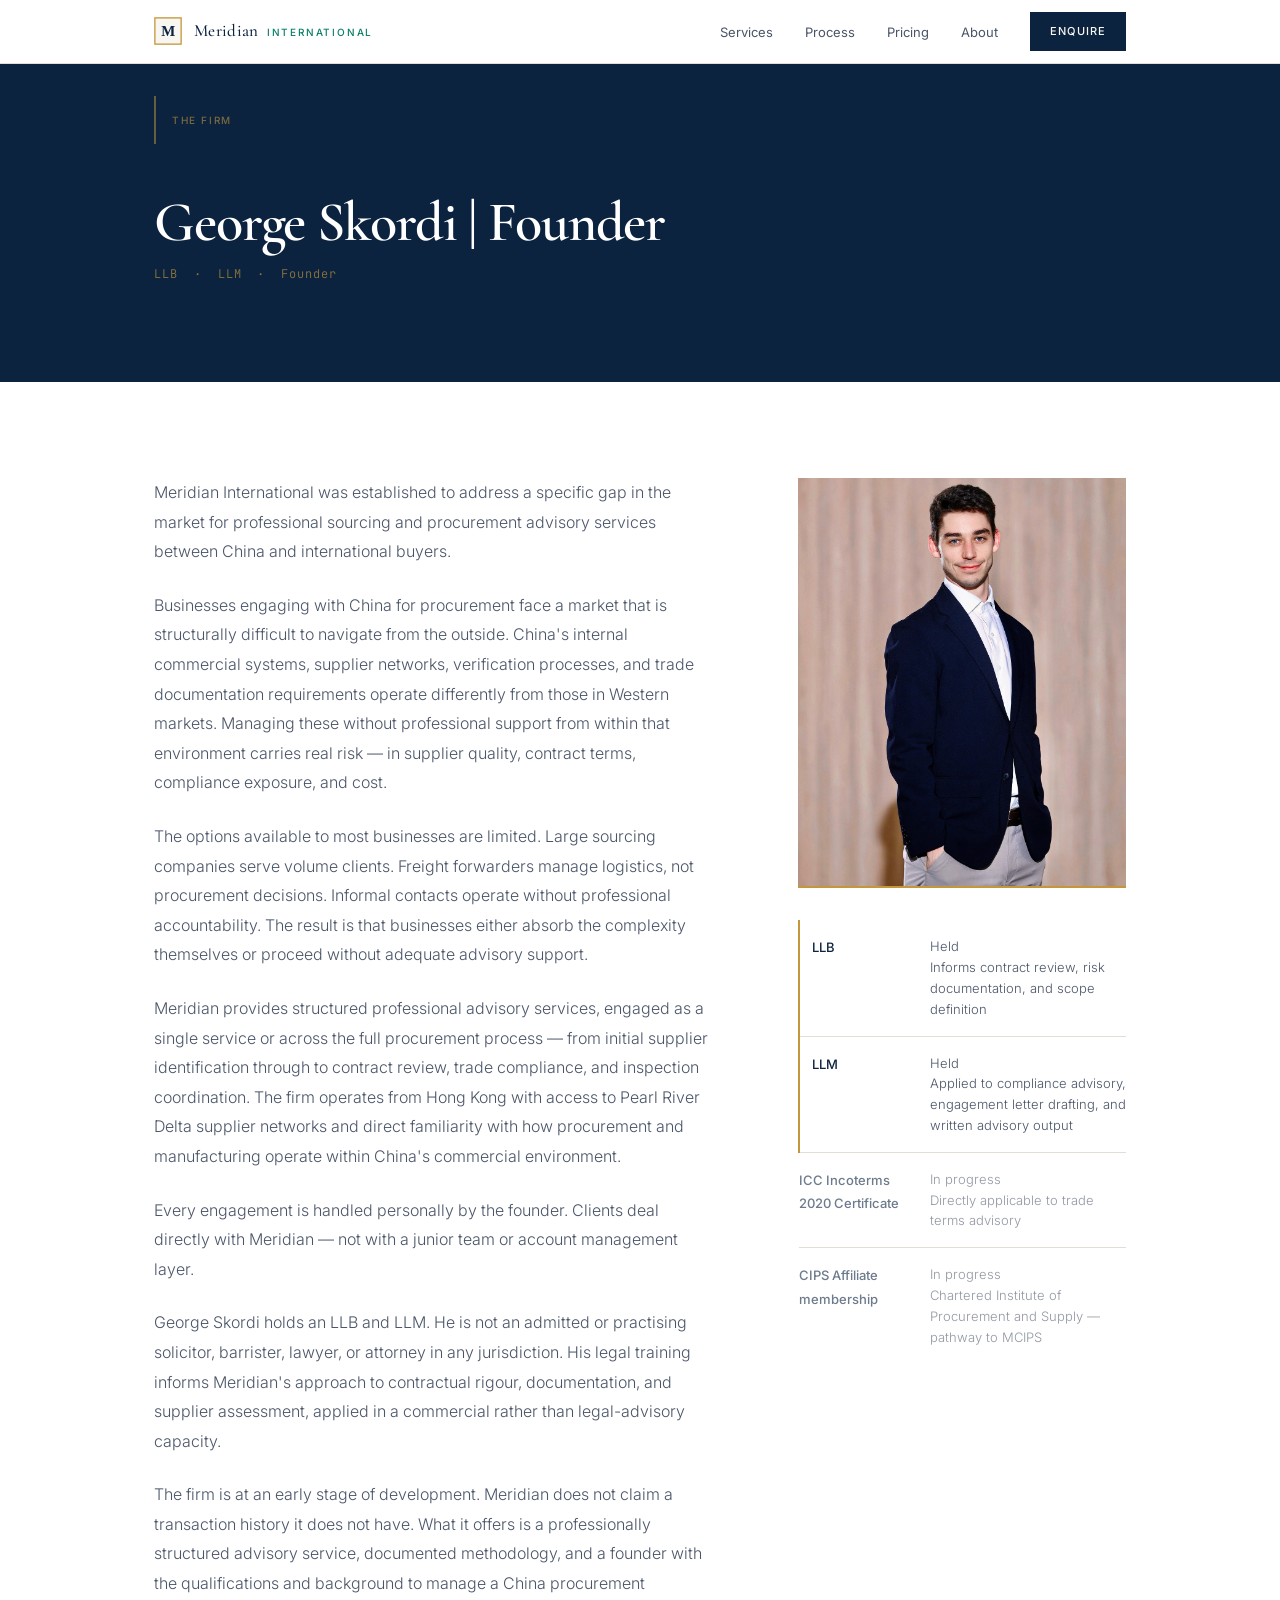
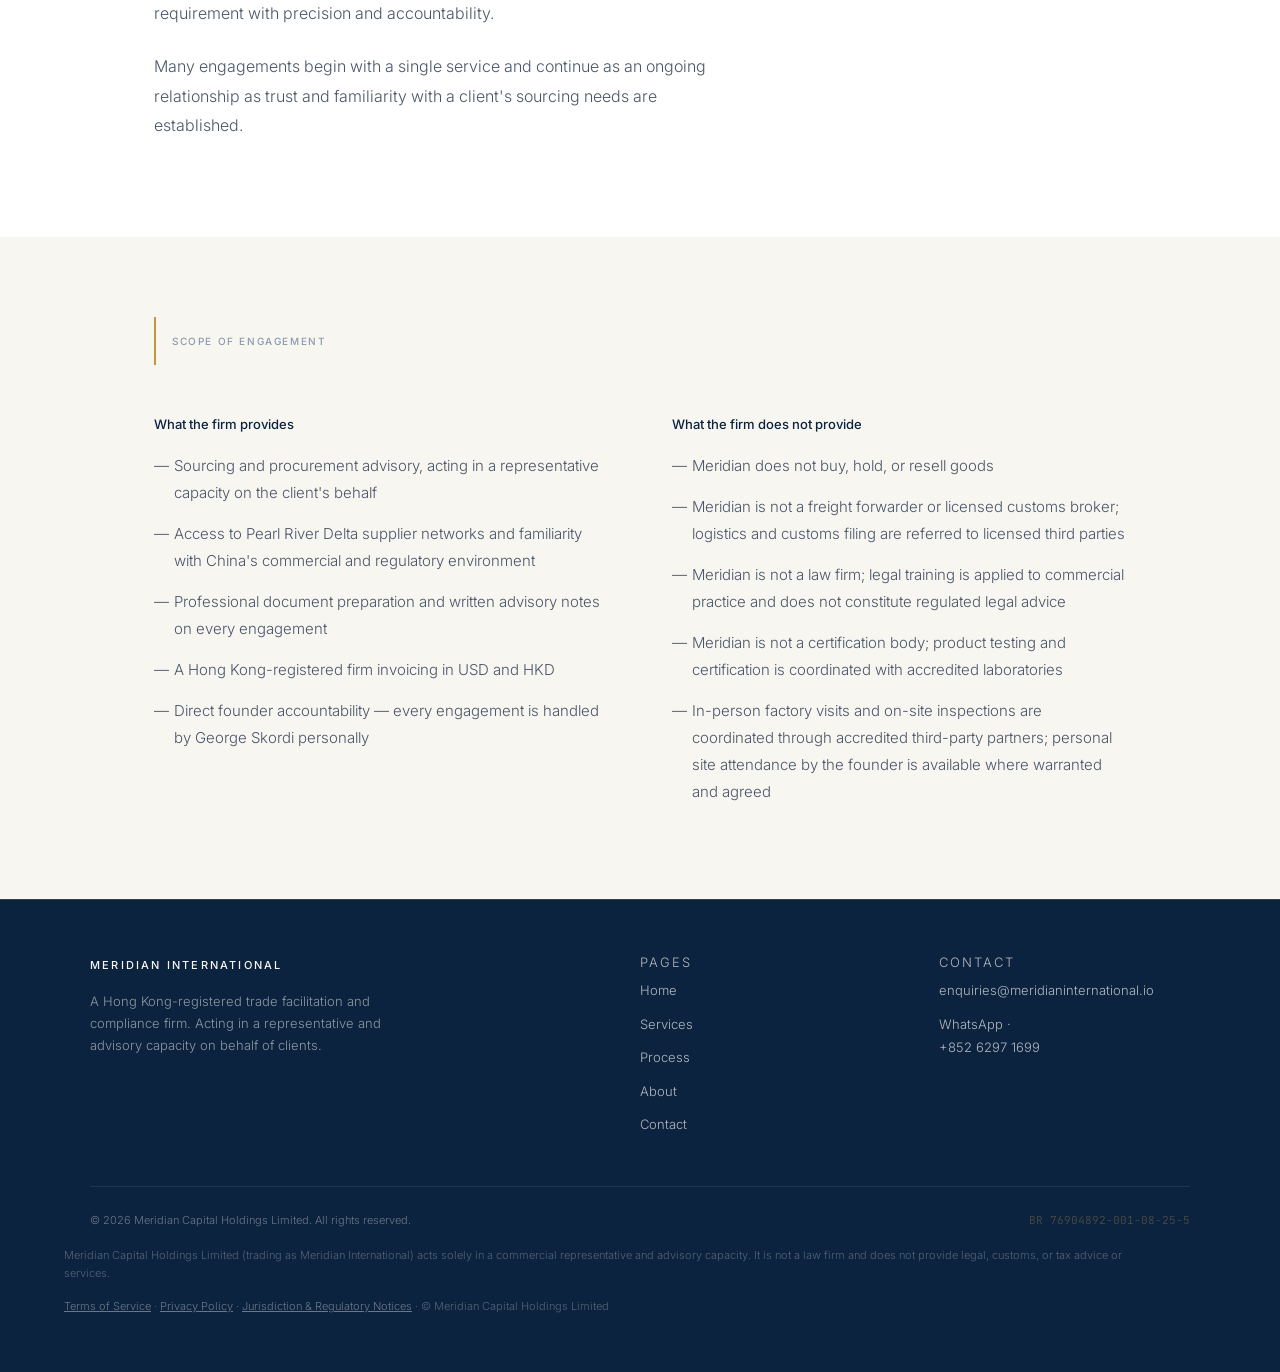
==== commit 887857ca: "Remove Documents link from public website navigation - Documents are internal platform-only features" ====
--- a/about.html
+++ b/about.html
@@ -24,7 +24,6 @@
         <li><a href="process.html">Process</a></li>
         <li><a href="pricing.html">Pricing</a></li>
         <li><a href="about.html">About</a></li>
-        <li><a href="documents.html">Documents</a></li>
         <li><a href="contact.html#enquiry-form" class="nav-cta">Enquire</a></li>
       </ul>
     </div>
